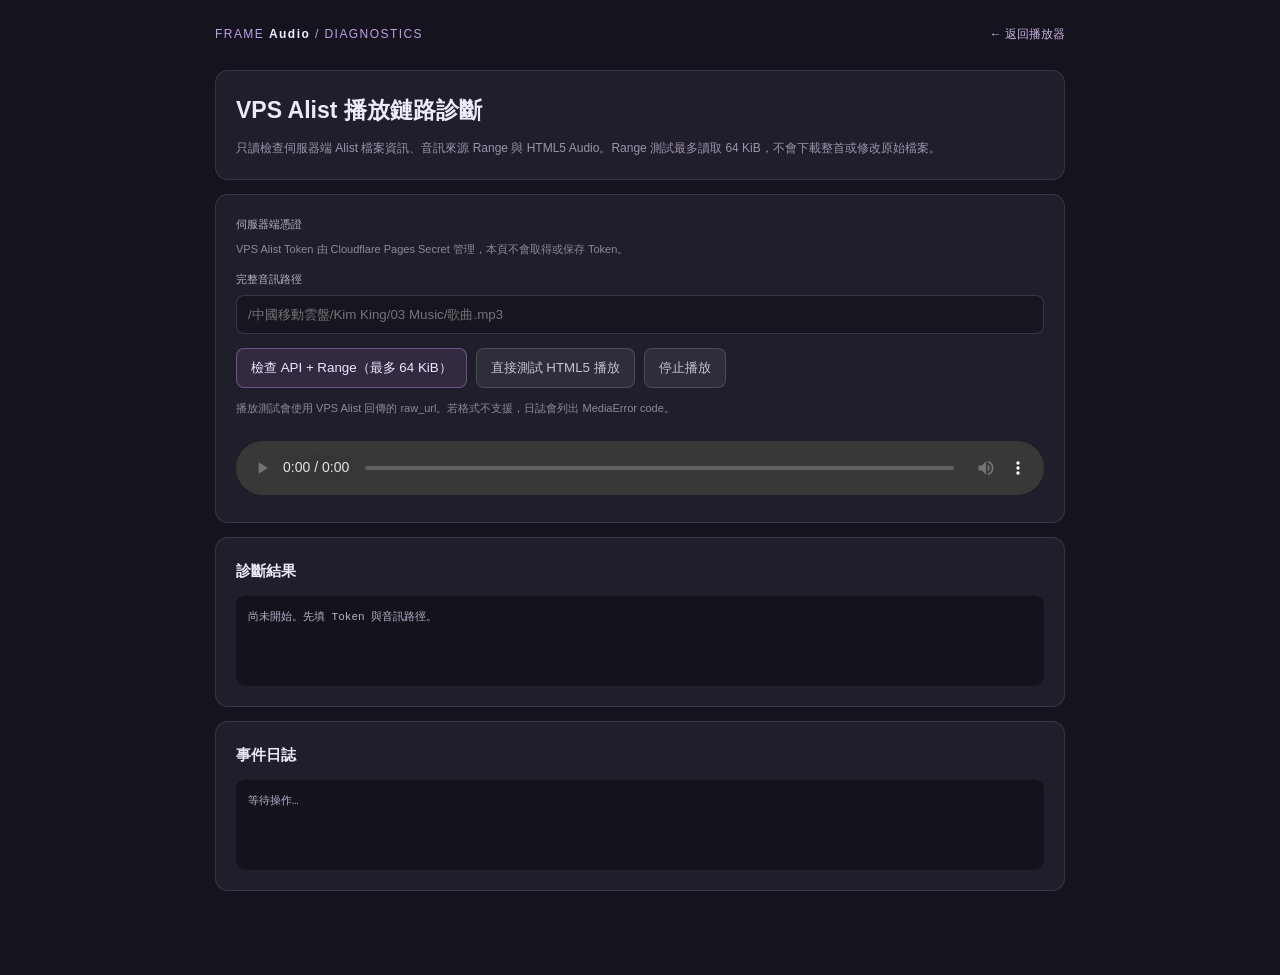
==== pages/playback-diagnostic.html @ 4ae0db9f "Move OpenList and D1/R2 credentials to Pages Secrets" ====
<!doctype html>
<html lang="zh-Hant"><head><meta charset="utf-8"><meta name="viewport" content="width=device-width,initial-scale=1"><meta name="theme-color" content="#15131d"><title>FRAME Audio｜播放診斷</title>
<style>
:root{color-scheme:dark;background:#15131d;color:#eee9f6;font:14px/1.7 -apple-system,BlinkMacSystemFont,"Segoe UI","Noto Sans TC",sans-serif}*{box-sizing:border-box}body{margin:0;padding:24px 16px 70px}.wrap{max-width:850px;margin:auto}.top{display:flex;justify-content:space-between;align-items:center;gap:12px;margin-bottom:26px}.brand{letter-spacing:.12em;font-size:12px;color:#bda0e8}.brand b{color:#f1eaff}.back{color:#c7b3e4;text-decoration:none;font-size:12px}.card{border:1px solid #cbb2ee25;border-radius:13px;background:#211e2b;padding:20px;margin:14px 0}.card h1{font-size:23px;margin:0 0 8px}.sub{color:#9c93aa;font-size:12px}.grid{display:grid;gap:12px}.field{display:grid;gap:6px}.field label{font-size:11px;color:#b9afc8}.field input{width:100%;border:1px solid #c7b3df30;border-radius:8px;padding:11px;background:#171520;color:#f3eff9;font:12px inherit}.actions{display:flex;gap:9px;flex-wrap:wrap;margin-top:14px}button{border:1px solid #b99ae866;border-radius:8px;padding:10px 14px;color:#eee5ff;background:#8c68b52c;cursor:pointer}button.secondary{border-color:#c7b3df33;background:#fff1;color:#c9c1d4}button:disabled{opacity:.5;cursor:wait}.status{white-space:pre-wrap;overflow-wrap:anywhere;background:#14121b;border-radius:9px;padding:12px;color:#b9afc8;font:11px/1.8 ui-monospace,Menlo,monospace;min-height:90px}.log{max-height:420px;overflow:auto}.audio{width:100%;margin-top:12px}.note{font-size:11px;color:#8f879b}.ok{color:#9fd1ac}.warn{color:#e0bd88}.err{color:#eea5a5}
</style></head><body><div class="wrap">
<div class="top"><div class="brand">FRAME <b>Audio</b> / DIAGNOSTICS</div><a class="back" href="/">← 返回播放器</a></div>
<section class="card"><h1>VPS Alist 播放鏈路診斷</h1><div class="sub">只讀檢查伺服器端 Alist 檔案資訊、音訊來源 Range 與 HTML5 Audio。Range 測試最多讀取 64 KiB，不會下載整首或修改原始檔案。</div></section>
<section class="card"><div class="grid">
<div class="field"><label>伺服器端憑證</label><div class="note">VPS Alist Token 由 Cloudflare Pages Secret 管理，本頁不會取得或保存 Token。</div></div>
<div class="field"><label for="path">完整音訊路徑</label><input id="path" placeholder="/中國移動雲盤/Kim King/03 Music/歌曲.mp3"></div>
</div><div class="actions"><button id="probe">檢查 API + Range（最多 64 KiB）</button><button id="play" class="secondary">直接測試 HTML5 播放</button><button id="stop" class="secondary">停止播放</button></div><p class="note">播放測試會使用 VPS Alist 回傳的 raw_url。若格式不支援，日誌會列出 MediaError code。</p><audio id="audio" class="audio" controls preload="metadata"></audio></section>
<section class="card"><h2 style="font-size:15px;margin-top:0">診斷結果</h2><div id="summary" class="status">尚未開始。先填 Token 與音訊路徑。</div></section>
<section class="card"><h2 style="font-size:15px;margin-top:0">事件日誌</h2><div id="log" class="status log">等待操作…</div></section>
</div>
<script>
(()=>{"use strict";
const $=id=>document.getElementById(id),audio=$("audio"),log=$("log"),summary=$("summary");
let rawUrl="",fileInfo=null,timeoutTimer=null;
function say(s,cls=""){const d=document.createElement("div");d.textContent=new Date().toLocaleTimeString()+"  "+s;if(cls)d.className=cls;log.append(d);log.scrollTop=log.scrollHeight}
function result(s,cls=""){summary.textContent=s;summary.className="status "+cls}
function input(){const path=$("path").value.trim();if(!path.startsWith("/"))throw Error("路徑必須以 / 開頭");return {path}}
async function getInfo(){const x=input();say("POST 伺服器端 /api/openlist/get 開始");const c=new AbortController(),t=setTimeout(()=>c.abort(),20000);let r;try{r=await fetch("/api/openlist/get",{method:"POST",credentials:"same-origin",headers:{"Content-Type":"application/json"},body:JSON.stringify({path:x.path}),signal:c.signal})}finally{clearTimeout(t)}say("/api/openlist/get HTTP "+r.status);const p=await r.json();if(!r.ok||Number(p.code)!==200)throw Error("VPS Alist API "+(p.code||r.status)+": "+(p.error||p.message||r.statusText));if(!p.data||!p.data.raw_url)throw Error("回應缺少 data.raw_url");fileInfo=p.data;rawUrl=new URL(p.data.raw_url,location.origin+"/").href;say("檔案資訊取得成功；size="+p.data.size+"；raw_url host="+new URL(rawUrl).host,"ok");return {x,p}}
$("probe").onclick=async()=>{ $("probe").disabled=true;log.textContent="";try{result("檢查中…");const {x}=await getInfo();const size=Number(fileInfo.size||0);if(!size)throw Error("檔案大小為 0");const end=Math.min(65535,size-1);say("GET raw_url Range bytes=0-"+end+"（最多 64 KiB）");const c=new AbortController(),t=setTimeout(()=>c.abort(),25000);let r;try{r=await fetch(rawUrl,{method:"GET",mode:"cors",credentials:"omit",redirect:"follow",headers:{Range:"bytes=0-"+end},signal:c.signal})}finally{clearTimeout(t)}const cr=r.headers.get("content-range")||"(未暴露)",ct=r.headers.get("content-type")||"(未暴露)",cl=r.headers.get("content-length")||"(未暴露)";say("音訊來源 HTTP "+r.status+"；Content-Type="+ct+"；Content-Length="+cl+"；Content-Range="+cr+"；最終 host="+new URL(r.url||rawUrl).host);let bytes=0;if(r.body&&r.status===206){const rd=r.body.getReader();try{while(bytes<65536){const z=await rd.read();if(z.done)break;bytes+=z.value.byteLength}}finally{await rd.cancel().catch(()=>{})}}else if(r.body)await r.body.cancel().catch(()=>{});say("實際讀取 "+bytes+" bytes（已停止串流）",bytes?"ok":"warn");result("API：成功\nHTTP： "+r.status+"\nContent-Type："+ct+"\nContent-Range："+cr+"\n讀取："+bytes+" bytes\n檔案大小："+size+" bytes\n來源主機："+new URL(r.url||rawUrl).host,bytes?"ok":"warn");}catch(e){say("FAIL："+(e.name==="AbortError"?"請求逾時":e.message),"err");result("FAIL："+(e.name==="AbortError"?"請求逾時":e.message),"err")}finally{$("probe").disabled=false}};
$("play").onclick=async()=>{try{await getInfo();audio.pause();audio.removeAttribute("src");audio.load();audio.src=rawUrl;audio.load();say("raw_url 已交給 HTML5 Audio；等待 metadata/canplay/error");result("播放測試中…")}catch(e){say("FAIL："+e.message,"err");result("FAIL："+e.message,"err")}};
$("stop").onclick=()=>{audio.pause();audio.removeAttribute("src");audio.load();say("已停止播放並清除 src")};
audio.addEventListener("loadstart",()=>say("Audio loadstart"));audio.addEventListener("loadedmetadata",()=>say("Audio loadedmetadata：duration="+audio.duration,"ok"));audio.addEventListener("canplay",()=>say("Audio canplay：可開始播放","ok"));audio.addEventListener("playing",()=>say("Audio playing","ok"));audio.addEventListener("stalled",()=>say("Audio stalled：資料供應停滯","warn"));audio.addEventListener("waiting",()=>say("Audio waiting：等待更多資料","warn"));audio.addEventListener("ended",()=>say("Audio ended"));audio.addEventListener("error",()=>{const e=audio.error;const names={1:"MEDIA_ERR_ABORTED",2:"MEDIA_ERR_NETWORK",3:"MEDIA_ERR_DECODE",4:"MEDIA_ERR_SRC_NOT_SUPPORTED"};const msg="Audio error code="+(e?.code||"未知")+" "+(names[e?.code]||"")+"；message="+(e?.message||"瀏覽器未提供");say(msg,"err");result(msg,"err")});
})();
</script></body></html>
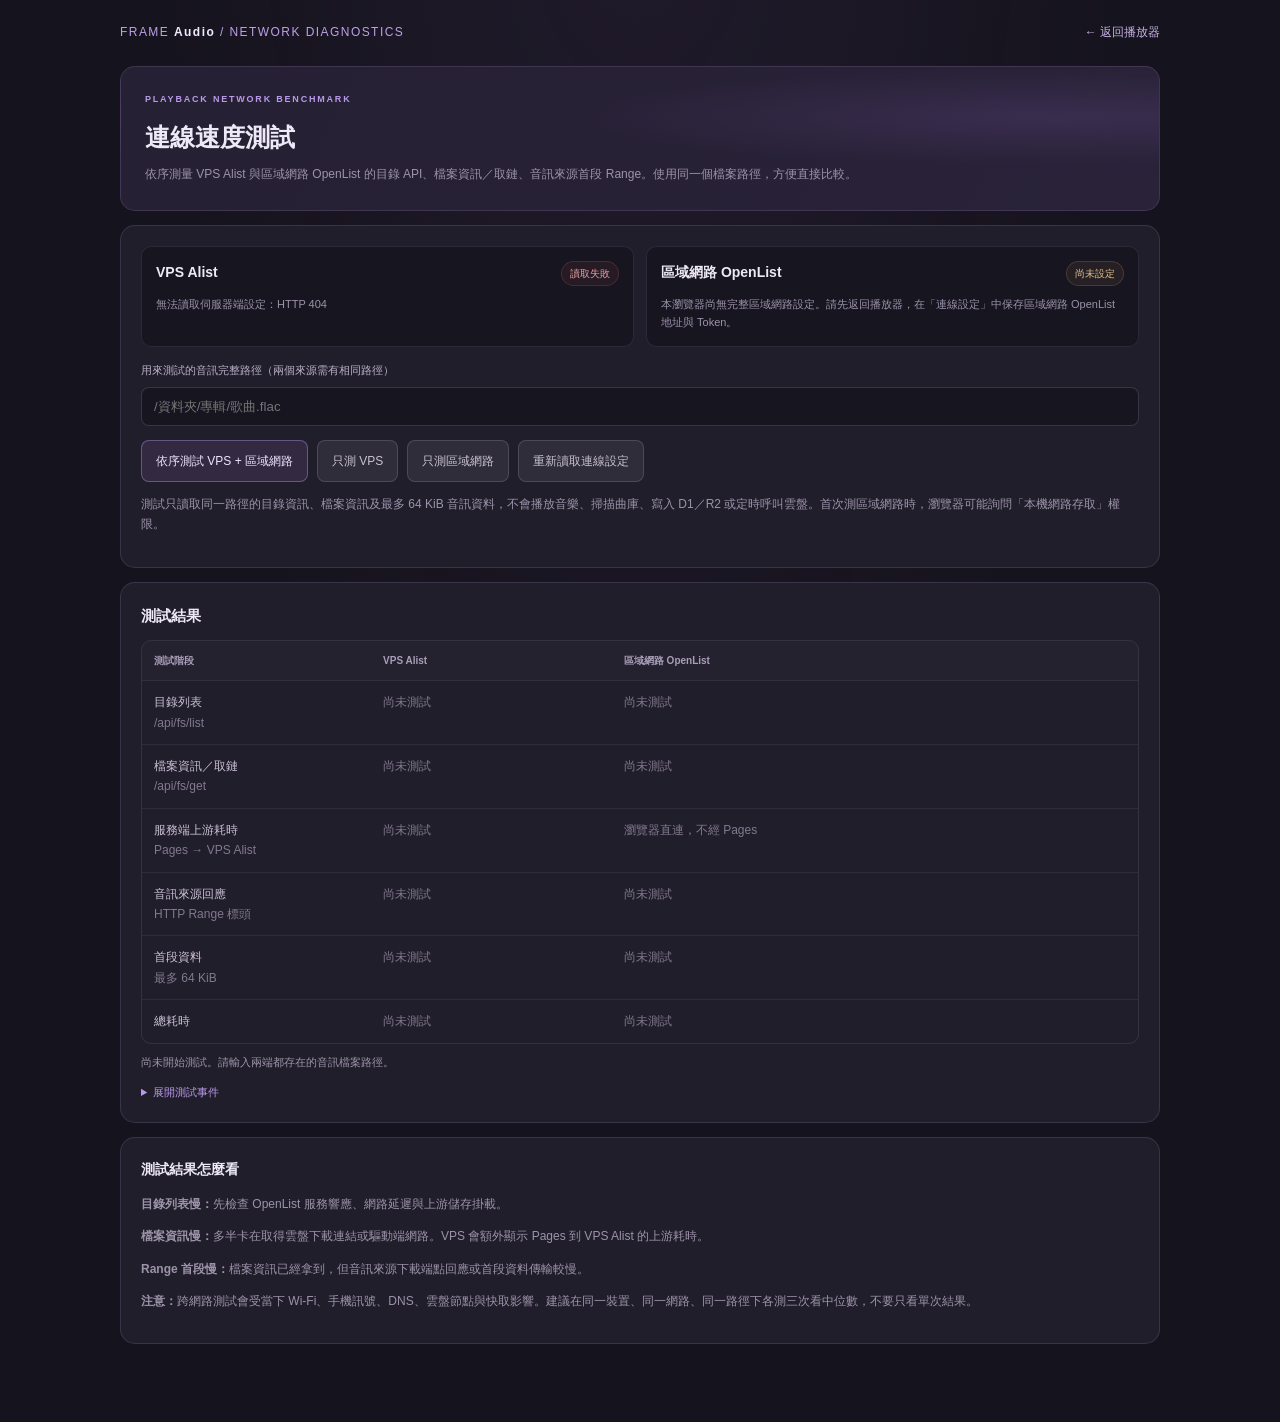
==== commit a886e488: "Add VPS and LAN connection speed test page" ====
--- a/pages/playback-diagnostic.html
+++ b/pages/playback-diagnostic.html
@@ -1,28 +1,367 @@
 <!doctype html>
-<html lang="zh-Hant"><head><meta charset="utf-8"><meta name="viewport" content="width=device-width,initial-scale=1"><meta name="theme-color" content="#15131d"><title>FRAME Audio｜播放診斷</title>
+<html lang="zh-Hant">
+<head>
+<meta charset="utf-8">
+<meta name="viewport" content="width=device-width,initial-scale=1">
+<meta name="theme-color" content="#15131d">
+<title>FRAME Audio｜連線速度測試</title>
 <style>
-:root{color-scheme:dark;background:#15131d;color:#eee9f6;font:14px/1.7 -apple-system,BlinkMacSystemFont,"Segoe UI","Noto Sans TC",sans-serif}*{box-sizing:border-box}body{margin:0;padding:24px 16px 70px}.wrap{max-width:850px;margin:auto}.top{display:flex;justify-content:space-between;align-items:center;gap:12px;margin-bottom:26px}.brand{letter-spacing:.12em;font-size:12px;color:#bda0e8}.brand b{color:#f1eaff}.back{color:#c7b3e4;text-decoration:none;font-size:12px}.card{border:1px solid #cbb2ee25;border-radius:13px;background:#211e2b;padding:20px;margin:14px 0}.card h1{font-size:23px;margin:0 0 8px}.sub{color:#9c93aa;font-size:12px}.grid{display:grid;gap:12px}.field{display:grid;gap:6px}.field label{font-size:11px;color:#b9afc8}.field input{width:100%;border:1px solid #c7b3df30;border-radius:8px;padding:11px;background:#171520;color:#f3eff9;font:12px inherit}.actions{display:flex;gap:9px;flex-wrap:wrap;margin-top:14px}button{border:1px solid #b99ae866;border-radius:8px;padding:10px 14px;color:#eee5ff;background:#8c68b52c;cursor:pointer}button.secondary{border-color:#c7b3df33;background:#fff1;color:#c9c1d4}button:disabled{opacity:.5;cursor:wait}.status{white-space:pre-wrap;overflow-wrap:anywhere;background:#14121b;border-radius:9px;padding:12px;color:#b9afc8;font:11px/1.8 ui-monospace,Menlo,monospace;min-height:90px}.log{max-height:420px;overflow:auto}.audio{width:100%;margin-top:12px}.note{font-size:11px;color:#8f879b}.ok{color:#9fd1ac}.warn{color:#e0bd88}.err{color:#eea5a5}
-</style></head><body><div class="wrap">
-<div class="top"><div class="brand">FRAME <b>Audio</b> / DIAGNOSTICS</div><a class="back" href="/">← 返回播放器</a></div>
-<section class="card"><h1>VPS Alist 播放鏈路診斷</h1><div class="sub">只讀檢查伺服器端 Alist 檔案資訊、音訊來源 Range 與 HTML5 Audio。Range 測試最多讀取 64 KiB，不會下載整首或修改原始檔案。</div></section>
-<section class="card"><div class="grid">
-<div class="field"><label>伺服器端憑證</label><div class="note">VPS Alist Token 由 Cloudflare Pages Secret 管理，本頁不會取得或保存 Token。</div></div>
-<div class="field"><label for="path">完整音訊路徑</label><input id="path" placeholder="/中國移動雲盤/Kim King/03 Music/歌曲.mp3"></div>
-</div><div class="actions"><button id="probe">檢查 API + Range（最多 64 KiB）</button><button id="play" class="secondary">直接測試 HTML5 播放</button><button id="stop" class="secondary">停止播放</button></div><p class="note">播放測試會使用 VPS Alist 回傳的 raw_url。若格式不支援，日誌會列出 MediaError code。</p><audio id="audio" class="audio" controls preload="metadata"></audio></section>
-<section class="card"><h2 style="font-size:15px;margin-top:0">診斷結果</h2><div id="summary" class="status">尚未開始。先填 Token 與音訊路徑。</div></section>
-<section class="card"><h2 style="font-size:15px;margin-top:0">事件日誌</h2><div id="log" class="status log">等待操作…</div></section>
+:root{color-scheme:dark;background:#15131d;color:#eee9f6;font:14px/1.7 -apple-system,BlinkMacSystemFont,"Segoe UI","Noto Sans TC",sans-serif;--line:#cbb2ee25;--muted:#a39bad;--accent:#c5a8ef}
+*{box-sizing:border-box}body{margin:0;padding:22px 16px 64px;background:radial-gradient(ellipse at 50% -20%,#815da51d,transparent 55%),#15131d;color:#eee9f6}
+.wrap{max-width:1040px;margin:auto}.top{display:flex;justify-content:space-between;align-items:center;gap:12px;margin-bottom:24px}
+.brand{letter-spacing:.12em;font-size:12px;color:#bda0e8}.brand b{color:#f1eaff}.back{color:#c7b3e4;text-decoration:none;font-size:12px}
+.hero,.card{border:1px solid var(--line);border-radius:15px;background:#211e2b;padding:20px;margin:14px 0}
+.hero{padding:25px 24px;background:radial-gradient(ellipse at 90% 35%,#805ba833,transparent 36%),linear-gradient(115deg,#252033,#292239)}
+.eyebrow{font-size:9px;letter-spacing:.2em;color:#b99ae8;font-weight:700}.hero h1{margin:8px 0 6px;font-size:25px}.sub,.note{color:#9c93aa;font-size:12px}
+.grid{display:grid;grid-template-columns:repeat(2,minmax(0,1fr));gap:12px}.source{background:#171520;border:1px solid #c7b3df1f;border-radius:10px;padding:14px;min-width:0}
+.source-head{display:flex;align-items:center;justify-content:space-between;gap:10px}.source h2{font-size:14px;margin:0}.tag{font-size:10px;color:#a7c8b0;background:#77bd8c17;border:1px solid #77bd8c30;border-radius:20px;padding:3px 8px}.tag.warn{color:#e1c18e;background:#d4a45914;border-color:#d4a45933}.tag.err{color:#e6a0a0;background:#d46a6a14;border-color:#d46a6a33}
+.field{display:grid;gap:7px;margin:14px 0}.field label{font-size:11px;color:#b9afc8}.field input{width:100%;border:1px solid #c7b3df30;border-radius:8px;padding:11px 12px;background:#171520;color:#f3eff9;font:13px inherit;outline:none}.field input:focus{border-color:#b99ae8aa}
+.actions{display:flex;gap:9px;flex-wrap:wrap;margin-top:14px}.btn{border:1px solid #b99ae866;border-radius:8px;padding:10px 14px;color:#eee5ff;background:#8c68b52c;cursor:pointer;font:inherit;font-size:12px}.btn.secondary{border-color:#c7b3df33;background:#fff1;color:#c9c1d4}.btn:disabled{opacity:.45;cursor:wait}
+.status{margin-top:9px;color:#9c93aa;font-size:11px;overflow-wrap:anywhere}.status strong{color:#ddd3ec;font-weight:500}
+.table-wrap{overflow-x:auto;border:1px solid #c7b3df20;border-radius:10px}table{width:100%;border-collapse:collapse;min-width:600px;font-size:12px}th,td{padding:11px 12px;border-bottom:1px solid #c7b3df17;text-align:left;vertical-align:top}th{font-size:10px;color:#a99db8;background:#ffffff05;font-weight:600}td:first-child{color:#c9bfd5;width:23%}tr:last-child td{border-bottom:0}.value{color:#e9e1f2;font-variant-numeric:tabular-nums}.muted{color:#81798e}.ok{color:#9fd1ac}.warn{color:#e0bd88}.err{color:#eea5a5}
+.console{white-space:pre-wrap;overflow-wrap:anywhere;background:#14121b;border-radius:9px;padding:12px;color:#b9afc8;font:11px/1.8 ui-monospace,Menlo,monospace;min-height:70px;max-height:300px;overflow:auto}
+details{margin-top:12px}summary{cursor:pointer;color:#b99ae8;font-size:11px}
+@media(max-width:680px){body{padding:14px 12px 40px}.grid{grid-template-columns:1fr}.hero{padding:20px}.hero h1{font-size:22px}.top{margin-bottom:16px}.card{padding:15px}}
+</style>
+</head>
+<body>
+<div class="wrap">
+  <div class="top"><div class="brand">FRAME <b>Audio</b> / NETWORK DIAGNOSTICS</div><a class="back" href="/">← 返回播放器</a></div>
+  <section class="hero">
+    <div class="eyebrow">PLAYBACK NETWORK BENCHMARK</div>
+    <h1>連線速度測試</h1>
+    <div class="sub">依序測量 VPS Alist 與區域網路 OpenList 的目錄 API、檔案資訊／取鏈、音訊來源首段 Range。使用同一個檔案路徑，方便直接比較。</div>
+  </section>
+
+  <section class="card">
+    <div class="grid">
+      <div class="source">
+        <div class="source-head"><h2>VPS Alist</h2><span class="tag" id="vps-status">讀取設定中</span></div>
+        <div class="status" id="vps-detail">Token 由 Cloudflare Pages Secret 管理，本頁不會取得 Token。</div>
+      </div>
+      <div class="source">
+        <div class="source-head"><h2>區域網路 OpenList</h2><span class="tag warn" id="lan-status">讀取設定中</span></div>
+        <div class="status" id="lan-detail">使用目前瀏覽器已保存的區域網路連線資料；Token 不會顯示。</div>
+      </div>
+    </div>
+    <div class="field">
+      <label for="path">用來測試的音訊完整路徑（兩個來源需有相同路徑）</label>
+      <input id="path" autocomplete="off" spellcheck="false" placeholder="/資料夾/專輯/歌曲.flac">
+    </div>
+    <div class="actions">
+      <button class="btn" id="run-both">依序測試 VPS + 區域網路</button>
+      <button class="btn secondary" id="run-vps">只測 VPS</button>
+      <button class="btn secondary" id="run-lan">只測區域網路</button>
+      <button class="btn secondary" id="refresh-config">重新讀取連線設定</button>
+    </div>
+    <p class="note">測試只讀取同一路徑的目錄資訊、檔案資訊及最多 64 KiB 音訊資料，不會播放音樂、掃描曲庫、寫入 D1／R2 或定時呼叫雲盤。首次測區域網路時，瀏覽器可能詢問「本機網路存取」權限。</p>
+  </section>
+
+  <section class="card">
+    <h2 style="font-size:15px;margin:0 0 12px">測試結果</h2>
+    <div class="table-wrap">
+      <table>
+        <thead><tr><th>測試階段</th><th>VPS Alist</th><th>區域網路 OpenList</th></tr></thead>
+        <tbody>
+          <tr><td>目錄列表<br><span class="muted">/api/fs/list</span></td><td id="vps-list" class="muted">尚未測試</td><td id="lan-list" class="muted">尚未測試</td></tr>
+          <tr><td>檔案資訊／取鏈<br><span class="muted">/api/fs/get</span></td><td id="vps-info" class="muted">尚未測試</td><td id="lan-info" class="muted">尚未測試</td></tr>
+          <tr><td>服務端上游耗時<br><span class="muted">Pages → VPS Alist</span></td><td id="vps-upstream" class="muted">尚未測試</td><td id="lan-upstream" class="muted">瀏覽器直連，不經 Pages</td></tr>
+          <tr><td>音訊來源回應<br><span class="muted">HTTP Range 標頭</span></td><td id="vps-range-header" class="muted">尚未測試</td><td id="lan-range-header" class="muted">尚未測試</td></tr>
+          <tr><td>首段資料<br><span class="muted">最多 64 KiB</span></td><td id="vps-range-data" class="muted">尚未測試</td><td id="lan-range-data" class="muted">尚未測試</td></tr>
+          <tr><td>總耗時</td><td id="vps-total" class="muted">尚未測試</td><td id="lan-total" class="muted">尚未測試</td></tr>
+        </tbody>
+      </table>
+    </div>
+    <div class="status" id="summary">尚未開始測試。請輸入兩端都存在的音訊檔案路徑。</div>
+    <details><summary>展開測試事件</summary><div id="log" class="console">等待操作……</div></details>
+  </section>
+
+  <section class="card">
+    <h2 style="font-size:14px;margin:0 0 8px">測試結果怎麼看</h2>
+    <div class="note">
+      <p><strong>目錄列表慢：</strong>先檢查 OpenList 服務響應、網路延遲與上游儲存掛載。</p>
+      <p><strong>檔案資訊慢：</strong>多半卡在取得雲盤下載連結或驅動端網路。VPS 會額外顯示 Pages 到 VPS Alist 的上游耗時。</p>
+      <p><strong>Range 首段慢：</strong>檔案資訊已經拿到，但音訊來源下載端點回應或首段資料傳輸較慢。</p>
+      <p><strong>注意：</strong>跨網路測試會受當下 Wi-Fi、手機訊號、DNS、雲盤節點與快取影響。建議在同一裝置、同一網路、同一路徑下各測三次看中位數，不要只看單次結果。</p>
+    </div>
+  </section>
 </div>
-<script>
-(()=>{"use strict";
-const $=id=>document.getElementById(id),audio=$("audio"),log=$("log"),summary=$("summary");
-let rawUrl="",fileInfo=null,timeoutTimer=null;
-function say(s,cls=""){const d=document.createElement("div");d.textContent=new Date().toLocaleTimeString()+"  "+s;if(cls)d.className=cls;log.append(d);log.scrollTop=log.scrollHeight}
-function result(s,cls=""){summary.textContent=s;summary.className="status "+cls}
-function input(){const path=$("path").value.trim();if(!path.startsWith("/"))throw Error("路徑必須以 / 開頭");return {path}}
-async function getInfo(){const x=input();say("POST 伺服器端 /api/openlist/get 開始");const c=new AbortController(),t=setTimeout(()=>c.abort(),20000);let r;try{r=await fetch("/api/openlist/get",{method:"POST",credentials:"same-origin",headers:{"Content-Type":"application/json"},body:JSON.stringify({path:x.path}),signal:c.signal})}finally{clearTimeout(t)}say("/api/openlist/get HTTP "+r.status);const p=await r.json();if(!r.ok||Number(p.code)!==200)throw Error("VPS Alist API "+(p.code||r.status)+": "+(p.error||p.message||r.statusText));if(!p.data||!p.data.raw_url)throw Error("回應缺少 data.raw_url");fileInfo=p.data;rawUrl=new URL(p.data.raw_url,location.origin+"/").href;say("檔案資訊取得成功；size="+p.data.size+"；raw_url host="+new URL(rawUrl).host,"ok");return {x,p}}
-$("probe").onclick=async()=>{ $("probe").disabled=true;log.textContent="";try{result("檢查中…");const {x}=await getInfo();const size=Number(fileInfo.size||0);if(!size)throw Error("檔案大小為 0");const end=Math.min(65535,size-1);say("GET raw_url Range bytes=0-"+end+"（最多 64 KiB）");const c=new AbortController(),t=setTimeout(()=>c.abort(),25000);let r;try{r=await fetch(rawUrl,{method:"GET",mode:"cors",credentials:"omit",redirect:"follow",headers:{Range:"bytes=0-"+end},signal:c.signal})}finally{clearTimeout(t)}const cr=r.headers.get("content-range")||"(未暴露)",ct=r.headers.get("content-type")||"(未暴露)",cl=r.headers.get("content-length")||"(未暴露)";say("音訊來源 HTTP "+r.status+"；Content-Type="+ct+"；Content-Length="+cl+"；Content-Range="+cr+"；最終 host="+new URL(r.url||rawUrl).host);let bytes=0;if(r.body&&r.status===206){const rd=r.body.getReader();try{while(bytes<65536){const z=await rd.read();if(z.done)break;bytes+=z.value.byteLength}}finally{await rd.cancel().catch(()=>{})}}else if(r.body)await r.body.cancel().catch(()=>{});say("實際讀取 "+bytes+" bytes（已停止串流）",bytes?"ok":"warn");result("API：成功\nHTTP： "+r.status+"\nContent-Type："+ct+"\nContent-Range："+cr+"\n讀取："+bytes+" bytes\n檔案大小："+size+" bytes\n來源主機："+new URL(r.url||rawUrl).host,bytes?"ok":"warn");}catch(e){say("FAIL："+(e.name==="AbortError"?"請求逾時":e.message),"err");result("FAIL："+(e.name==="AbortError"?"請求逾時":e.message),"err")}finally{$("probe").disabled=false}};
-$("play").onclick=async()=>{try{await getInfo();audio.pause();audio.removeAttribute("src");audio.load();audio.src=rawUrl;audio.load();say("raw_url 已交給 HTML5 Audio；等待 metadata/canplay/error");result("播放測試中…")}catch(e){say("FAIL："+e.message,"err");result("FAIL："+e.message,"err")}};
-$("stop").onclick=()=>{audio.pause();audio.removeAttribute("src");audio.load();say("已停止播放並清除 src")};
-audio.addEventListener("loadstart",()=>say("Audio loadstart"));audio.addEventListener("loadedmetadata",()=>say("Audio loadedmetadata：duration="+audio.duration,"ok"));audio.addEventListener("canplay",()=>say("Audio canplay：可開始播放","ok"));audio.addEventListener("playing",()=>say("Audio playing","ok"));audio.addEventListener("stalled",()=>say("Audio stalled：資料供應停滯","warn"));audio.addEventListener("waiting",()=>say("Audio waiting：等待更多資料","warn"));audio.addEventListener("ended",()=>say("Audio ended"));audio.addEventListener("error",()=>{const e=audio.error;const names={1:"MEDIA_ERR_ABORTED",2:"MEDIA_ERR_NETWORK",3:"MEDIA_ERR_DECODE",4:"MEDIA_ERR_SRC_NOT_SUPPORTED"};const msg="Audio error code="+(e?.code||"未知")+" "+(names[e?.code]||"")+"；message="+(e?.message||"瀏覽器未提供");say(msg,"err");result(msg,"err")});
+<script type="module">
+import {
+  configureOpenListConnection,
+  listOpenListDirectory,
+  getOpenListFileInfo,
+  openListNetworkFetchOptions
+} from "./assets/js/openlist-client.js?v=20261112-connection-speed1";
+
+(() => {
+  "use strict";
+  const $ = id => document.getElementById(id);
+  const LOCAL_PROFILE_KEY = "frame-audio-local-openlist-profile-v1";
+  const state = { profiles: null, local: { baseUrl: "", token: "" }, running: false };
+  const labels = { vps: "VPS Alist", lan: "區域網路 OpenList" };
+  const setCell = (id, value, tone = "") => {
+    const node = $(id);
+    node.textContent = value;
+    node.className = "value " + tone;
+  };
+  const fmtMs = value => Number.isFinite(value) ? Math.round(value) + " ms" : "—";
+  const say = (message, tone = "") => {
+    const node = document.createElement("div");
+    node.textContent = new Date().toLocaleTimeString() + "  " + message;
+    if (tone) node.className = tone;
+    $("log").append(node);
+    $("log").scrollTop = $("log").scrollHeight;
+  };
+  const setStatus = (id, text, tone = "") => {
+    const node = $(id);
+    node.textContent = text;
+    node.className = "tag " + tone;
+  };
+  function readLocalProfile() {
+    try {
+      const value = JSON.parse(localStorage.getItem(LOCAL_PROFILE_KEY) || "{}");
+      return { baseUrl: String(value.baseUrl || ""), token: String(value.token || "") };
+    } catch {
+      return { baseUrl: "", token: "" };
+    }
+  }
+  async function refreshSettings() {
+    setStatus("vps-status", "讀取中");
+    setStatus("lan-status", "讀取中", "warn");
+    const [serverResult] = await Promise.allSettled([
+      fetch("/api/settings/connections", { credentials: "same-origin" })
+        .then(async response => {
+          const data = await response.json().catch(() => ({}));
+          if (!response.ok || !data.ok) throw new Error(data.error || ("HTTP " + response.status));
+          return data.profiles || {};
+        })
+    ]);
+    if (serverResult.status === "fulfilled") {
+      state.profiles = serverResult.value;
+      const vps = state.profiles.vps || {};
+      setStatus("vps-status", vps.configured ? "已就緒" : "未設定", vps.configured ? "" : "warn");
+      $("vps-detail").textContent = vps.configured
+        ? "伺服器端已配置：" + (vps.baseUrl || "API URL 未提供") + "。Token 不會傳到瀏覽器。"
+        : "尚未讀取到完整 VPS 設定。請確認 Pages Preview 環境有 VPS URL Variable 與 Token Secret。";
+    } else {
+      state.profiles = {};
+      setStatus("vps-status", "讀取失敗", "err");
+      $("vps-detail").textContent = "無法讀取伺服器端設定：" + (serverResult.reason?.message || serverResult.reason);
+    }
+    state.local = readLocalProfile();
+    const lanReady = Boolean(state.local.baseUrl && state.local.token);
+    setStatus("lan-status", lanReady ? "已保存連線" : "尚未設定", lanReady ? "" : "warn");
+    $("lan-detail").textContent = lanReady
+      ? "已保存地址：" + state.local.baseUrl + "；本機 Token 已存在（不顯示明文）。"
+      : "本瀏覽器尚無完整區域網路設定。請先返回播放器，在「連線設定」中保存區域網路 OpenList 地址與 Token。";
+  }
+  function getTestPath() {
+    const path = $("path").value.trim();
+    if (!path.startsWith("/") || path.length > 4096 || path.includes("\0")) {
+      throw new Error("請輸入以 / 開頭的音訊完整路徑。");
+    }
+    return path;
+  }
+  function parentPath(path) {
+    const index = path.lastIndexOf("/");
+    return index <= 0 ? "/" : path.slice(0, index);
+  }
+  function sourceConfig(provider) {
+    if (provider === "vps") {
+      const profile = state.profiles?.vps || {};
+      if (!profile.configured || !profile.baseUrl) throw new Error("VPS Alist 尚未就緒，請確認 Preview 環境的 VPS Variable 與 Secret。");
+      return { provider: "vps", baseUrl: profile.baseUrl, token: "" };
+    }
+    if (!state.local.baseUrl || !state.local.token) throw new Error("區域網路 OpenList 尚未設定。請先在播放器連線設定保存目前版本所使用的 API Token。");
+    return { provider: "local", baseUrl: state.local.baseUrl, token: state.local.token };
+  }
+  async function rangeProbe(rawUrl) {
+    const controller = new AbortController();
+    const timeout = setTimeout(() => controller.abort(), 25000);
+    const startedAt = performance.now();
+    let response;
+    try {
+      response = await fetch(rawUrl, {
+        method: "GET",
+        mode: "cors",
+        credentials: "omit",
+        redirect: "follow",
+        headers: { Range: "bytes=0-65535" },
+        signal: controller.signal,
+        ...openListNetworkFetchOptions(rawUrl)
+      });
+    } catch (error) {
+      if (error.name === "AbortError") throw new Error("音訊 Range 請求逾時（25 秒）。");
+      throw new Error("音訊來源無法由瀏覽器讀取，可能是 CORS、Local Network Access 或來源網路問題：" + error.message);
+    } finally {
+      clearTimeout(timeout);
+    }
+    const headerMs = performance.now() - startedAt;
+    const finalHost = (() => { try { return new URL(response.url || rawUrl).host; } catch { return "未知"; } })();
+    const contentRange = response.headers.get("content-range") || "未暴露";
+    if (response.status !== 206) {
+      try { await response.body?.cancel(); } catch {}
+      return { status: response.status, headerMs, firstByteMs: NaN, readMs: NaN, bytes: 0, finalHost, contentRange };
+    }
+    let bytes = 0;
+    let firstByteMs = NaN;
+    const reader = response.body?.getReader();
+    if (reader) {
+      try {
+        while (bytes < 65536) {
+          const part = await reader.read();
+          if (part.done) break;
+          if (part.value?.byteLength) {
+            if (!Number.isFinite(firstByteMs)) firstByteMs = performance.now() - startedAt;
+            bytes += Math.min(part.value.byteLength, 65536 - bytes);
+          }
+        }
+      } finally {
+        try { await reader.cancel(); } catch {}
+        try { reader.releaseLock(); } catch {}
+      }
+    }
+    return {
+      status: response.status,
+      headerMs,
+      firstByteMs,
+      readMs: performance.now() - startedAt,
+      bytes,
+      finalHost,
+      contentRange
+    };
+  }
+  function resetCells(provider) {
+    const p = provider === "vps" ? "vps" : "lan";
+    for (const key of ["list", "info", "upstream", "range-header", "range-data", "total"]) {
+      setCell(p + "-" + key, "測試中…", "muted");
+    }
+  }
+  async function runProvider(provider) {
+    const startedAt = performance.now();
+    const config = sourceConfig(provider);
+    configureOpenListConnection(config);
+    const path = getTestPath();
+    const folder = parentPath(path);
+    const p = provider === "vps" ? "vps" : "lan";
+    const title = labels[provider === "vps" ? "vps" : "lan"];
+    resetCells(provider);
+    say(title + "：開始測試，目錄 " + folder);
+    const result = { provider, listMs: NaN, infoMs: NaN, upstreamMs: NaN, rangeHeaderMs: NaN, firstByteMs: NaN, rangeReadMs: NaN, bytes: 0, totalMs: NaN, errors: [] };
+
+    const listStarted = performance.now();
+    try {
+      const listing = await listOpenListDirectory({ baseUrl: config.baseUrl, path: folder, page: 1, perPage: 5 });
+      result.listMs = performance.now() - listStarted;
+      setCell(p + "-list", fmtMs(result.listMs) + " · " + listing.items.length + " 項目", "ok");
+      say(title + "：目錄列表 " + fmtMs(result.listMs), "ok");
+    } catch (error) {
+      result.errors.push("目錄列表：" + error.message);
+      setCell(p + "-list", "失敗：" + error.message, "err");
+      say(title + "：目錄列表失敗：" + error.message, "err");
+    }
+
+    let info = null;
+    const infoStarted = performance.now();
+    let serverTiming = "";
+    let serverInfoTiming = null;
+    try {
+      info = await getOpenListFileInfo({
+        baseUrl: config.baseUrl,
+        path,
+        timeoutMs: 55000,
+        onTiming: timing => { serverTiming = timing.serverTiming || ""; serverInfoTiming = timing; }
+      });
+      result.infoMs = performance.now() - infoStarted;
+      if (!info.raw_url) throw new Error("API 沒有回傳 raw_url。");
+      const size = Number(info.size || 0);
+      setCell(p + "-info", fmtMs(result.infoMs) + " · " + (size ? (size / 1048576).toFixed(1) + " MiB" : "大小未知"), "ok");
+      const timingMatch = serverTiming.match(/openlist_upstream;dur=([\d.]+)/);
+      if (timingMatch) result.upstreamMs = Number(timingMatch[1]);
+      setCell(p + "-upstream", Number.isFinite(result.upstreamMs)
+        ? fmtMs(result.upstreamMs) + " · 上游 API"
+        : (provider === "vps" ? "未取得 Server-Timing" : "瀏覽器直連，不經 Pages"), Number.isFinite(result.upstreamMs) ? "ok" : "muted");
+      say(title + "：檔案資訊 " + fmtMs(result.infoMs) +
+        (Number.isFinite(result.upstreamMs) ? "；Pages 上游 " + fmtMs(result.upstreamMs) : "") +
+        (serverInfoTiming?.status ? "；HTTP " + serverInfoTiming.status : ""), "ok");
+    } catch (error) {
+      result.errors.push("檔案資訊：" + error.message);
+      setCell(p + "-info", "失敗：" + error.message, "err");
+      setCell(p + "-upstream", "未取得", "muted");
+      say(title + "：檔案資訊失敗：" + error.message, "err");
+    }
+
+    if (info?.raw_url) {
+      try {
+        const range = await rangeProbe(info.raw_url);
+        result.rangeHeaderMs = range.headerMs;
+        result.firstByteMs = range.firstByteMs;
+        result.rangeReadMs = range.readMs;
+        result.bytes = range.bytes;
+        setCell(p + "-range-header", "HTTP " + range.status + " · " + fmtMs(range.headerMs) + " · " + range.finalHost,
+          range.status === 206 ? "ok" : "warn");
+        if (range.status === 206 && range.bytes > 0) {
+          setCell(p + "-range-data", fmtMs(range.firstByteMs) + " 首段 · " + fmtMs(range.readMs) + " 讀取 " + range.bytes.toLocaleString() + " B", "ok");
+        } else {
+          setCell(p + "-range-data", "Range 未通過 · " + range.contentRange, "warn");
+          result.errors.push("音訊來源 Range 未回傳有效的 206 資料。");
+        }
+        say(title + "：音訊來源 HTTP " + range.status + "；首段 " +
+          (Number.isFinite(range.firstByteMs) ? fmtMs(range.firstByteMs) : "未取得") +
+          "；讀取 " + range.bytes + " bytes", range.status === 206 && range.bytes ? "ok" : "warn");
+      } catch (error) {
+        result.errors.push("Range：" + error.message);
+        setCell(p + "-range-header", "失敗：" + error.message, "err");
+        setCell(p + "-range-data", "未讀取", "muted");
+        say(title + "：Range 失敗：" + error.message, "err");
+      }
+    } else {
+      setCell(p + "-range-header", "略過：未取得 raw_url", "muted");
+      setCell(p + "-range-data", "略過", "muted");
+    }
+
+    result.totalMs = performance.now() - startedAt;
+    setCell(p + "-total", fmtMs(result.totalMs) + (result.errors.length ? " · " + result.errors.length + " 項問題" : " · 完成"), result.errors.length ? "warn" : "ok");
+    say(title + "：測試結束，總耗時 " + fmtMs(result.totalMs), result.errors.length ? "warn" : "ok");
+    return result;
+  }
+  async function withButtons(callback) {
+    if (state.running) return;
+    state.running = true;
+    for (const id of ["run-both", "run-vps", "run-lan", "refresh-config"]) $(id).disabled = true;
+    try { await callback(); }
+    catch (error) {
+      $("summary").textContent = error.message || String(error);
+      say("測試中止：" + (error.message || error), "err");
+    } finally {
+      state.running = false;
+      for (const id of ["run-both", "run-vps", "run-lan", "refresh-config"]) $(id).disabled = false;
+    }
+  }
+  $("run-vps").addEventListener("click", () => withButtons(async () => {
+    $("summary").textContent = "VPS Alist 測試中……";
+    const result = await runProvider("vps");
+    $("summary").textContent = "VPS Alist：" + (result.errors.length ? "測試完成，但有 " + result.errors.length + " 項問題。" : "各階段測試完成。");
+  }));
+  $("run-lan").addEventListener("click", () => withButtons(async () => {
+    $("summary").textContent = "區域網路 OpenList 測試中……首次可能觸發瀏覽器本機網路權限詢問。";
+    const result = await runProvider("lan");
+    $("summary").textContent = "區域網路 OpenList：" + (result.errors.length ? "測試完成，但有 " + result.errors.length + " 項問題。" : "各階段測試完成。");
+  }));
+  $("run-both").addEventListener("click", () => withButtons(async () => {
+    $("summary").textContent = "依序測試 VPS Alist 與區域網路 OpenList。";
+    const vps = await runProvider("vps");
+    await new Promise(resolve => setTimeout(resolve, 500));
+    const lan = await runProvider("lan");
+    const diff = Number.isFinite(vps.totalMs) && Number.isFinite(lan.totalMs)
+      ? "總耗時差：" + fmtMs(Math.abs(vps.totalMs - lan.totalMs)) + "（" + (vps.totalMs < lan.totalMs ? "VPS 較快" : "區域網路較快") + "）。"
+      : "";
+    $("summary").textContent = "兩端測試結束。VPS 問題 " + vps.errors.length + " 項；區域網路問題 " + lan.errors.length + " 項。" + diff + " 建議相同網路下重複測試三次再比較。";
+  }));
+  $("refresh-config").addEventListener("click", () => withButtons(refreshSettings));
+  refreshSettings().catch(error => say("設定讀取失敗：" + error.message, "err"));
 })();
-</script></body></html>+</script>
+</body>
+</html>
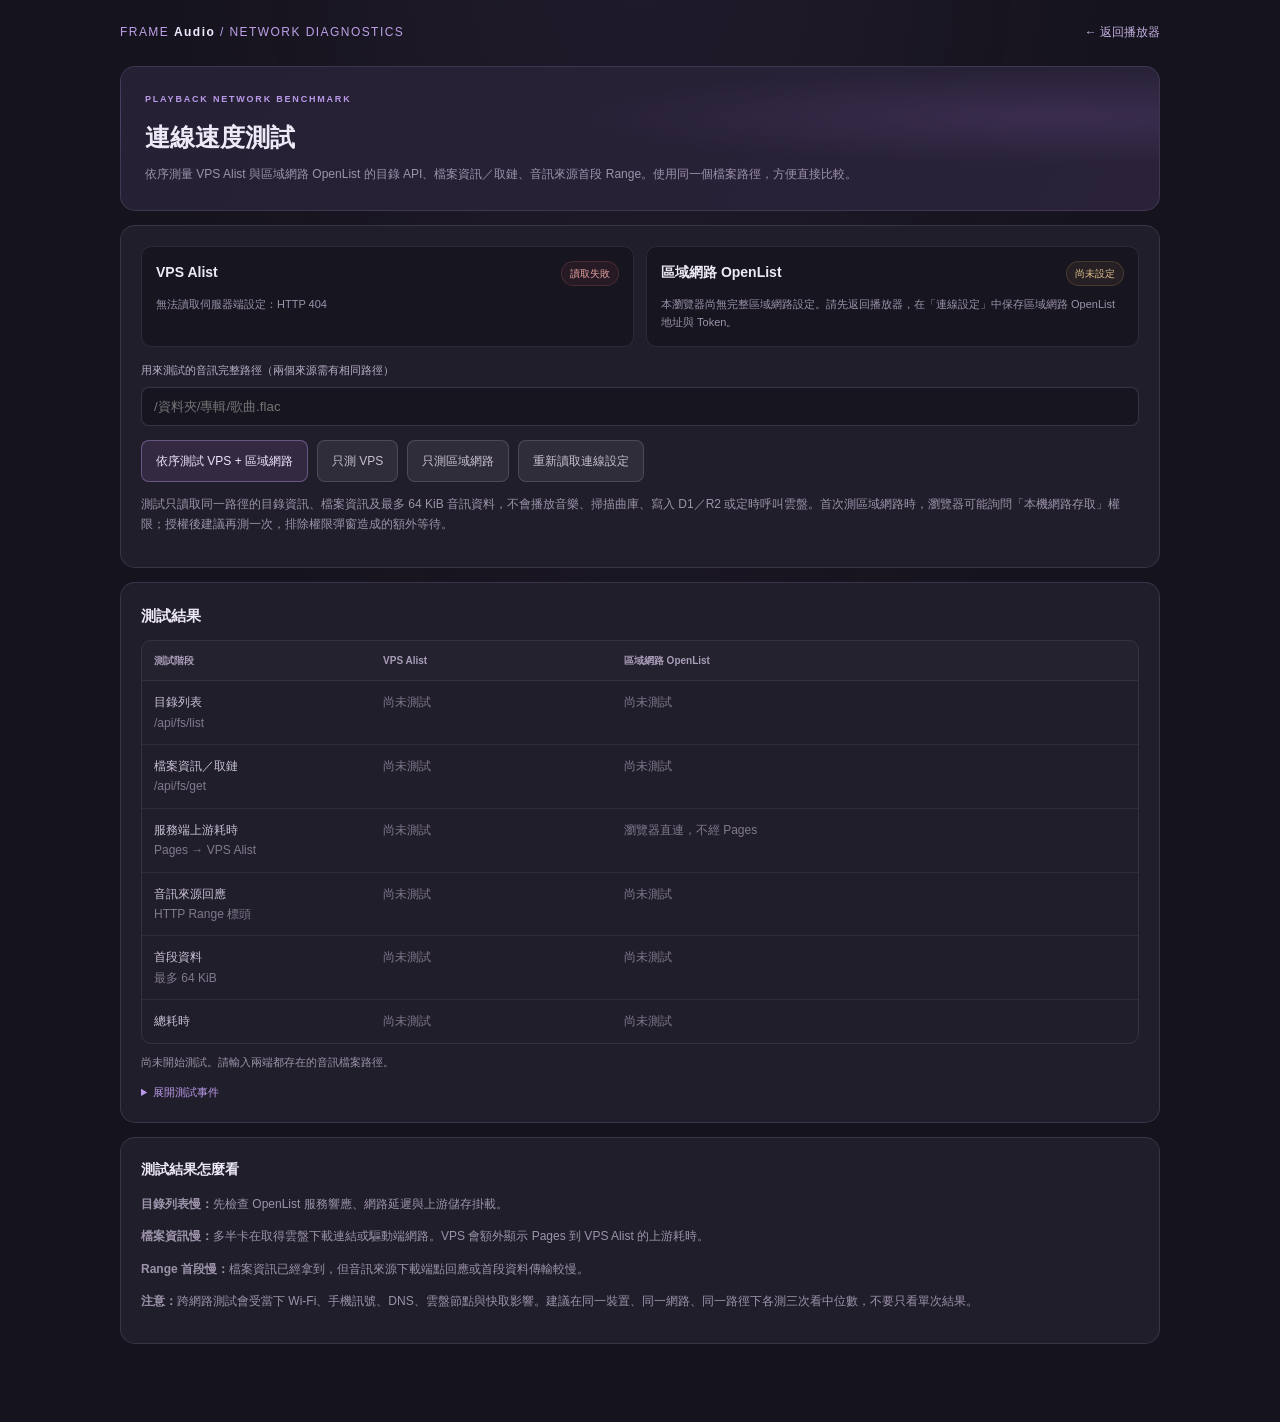
==== commit 916b9e05: "Handle unavailable providers in connection tests" ====
--- a/pages/playback-diagnostic.html
+++ b/pages/playback-diagnostic.html
@@ -54,7 +54,7 @@
       <button class="btn secondary" id="run-lan">只測區域網路</button>
       <button class="btn secondary" id="refresh-config">重新讀取連線設定</button>
     </div>
-    <p class="note">測試只讀取同一路徑的目錄資訊、檔案資訊及最多 64 KiB 音訊資料，不會播放音樂、掃描曲庫、寫入 D1／R2 或定時呼叫雲盤。首次測區域網路時，瀏覽器可能詢問「本機網路存取」權限。</p>
+    <p class="note">測試只讀取同一路徑的目錄資訊、檔案資訊及最多 64 KiB 音訊資料，不會播放音樂、掃描曲庫、寫入 D1／R2 或定時呼叫雲盤。首次測區域網路時，瀏覽器可能詢問「本機網路存取」權限；授權後建議再測一次，排除權限彈窗造成的額外等待。</p>
   </section>
 
   <section class="card">
@@ -240,8 +240,6 @@
   }
   async function runProvider(provider) {
     const startedAt = performance.now();
-    const config = sourceConfig(provider);
-    configureOpenListConnection(config);
     const path = getTestPath();
     const folder = parentPath(path);
     const p = provider === "vps" ? "vps" : "lan";
@@ -249,6 +247,20 @@
     resetCells(provider);
     say(title + "：開始測試，目錄 " + folder);
     const result = { provider, listMs: NaN, infoMs: NaN, upstreamMs: NaN, rangeHeaderMs: NaN, firstByteMs: NaN, rangeReadMs: NaN, bytes: 0, totalMs: NaN, errors: [] };
+    let config;
+    try {
+      config = sourceConfig(provider);
+      configureOpenListConnection(config);
+    } catch (error) {
+      result.errors.push(error.message || String(error));
+      for (const key of ["list", "info", "upstream", "range-header", "range-data"]) {
+        setCell(p + "-" + key, "未就緒：" + (error.message || error), "err");
+      }
+      result.totalMs = performance.now() - startedAt;
+      setCell(p + "-total", "未執行", "err");
+      say(title + "：無法開始：" + (error.message || error), "err");
+      return result;
+    }
 
     const listStarted = performance.now();
     try {
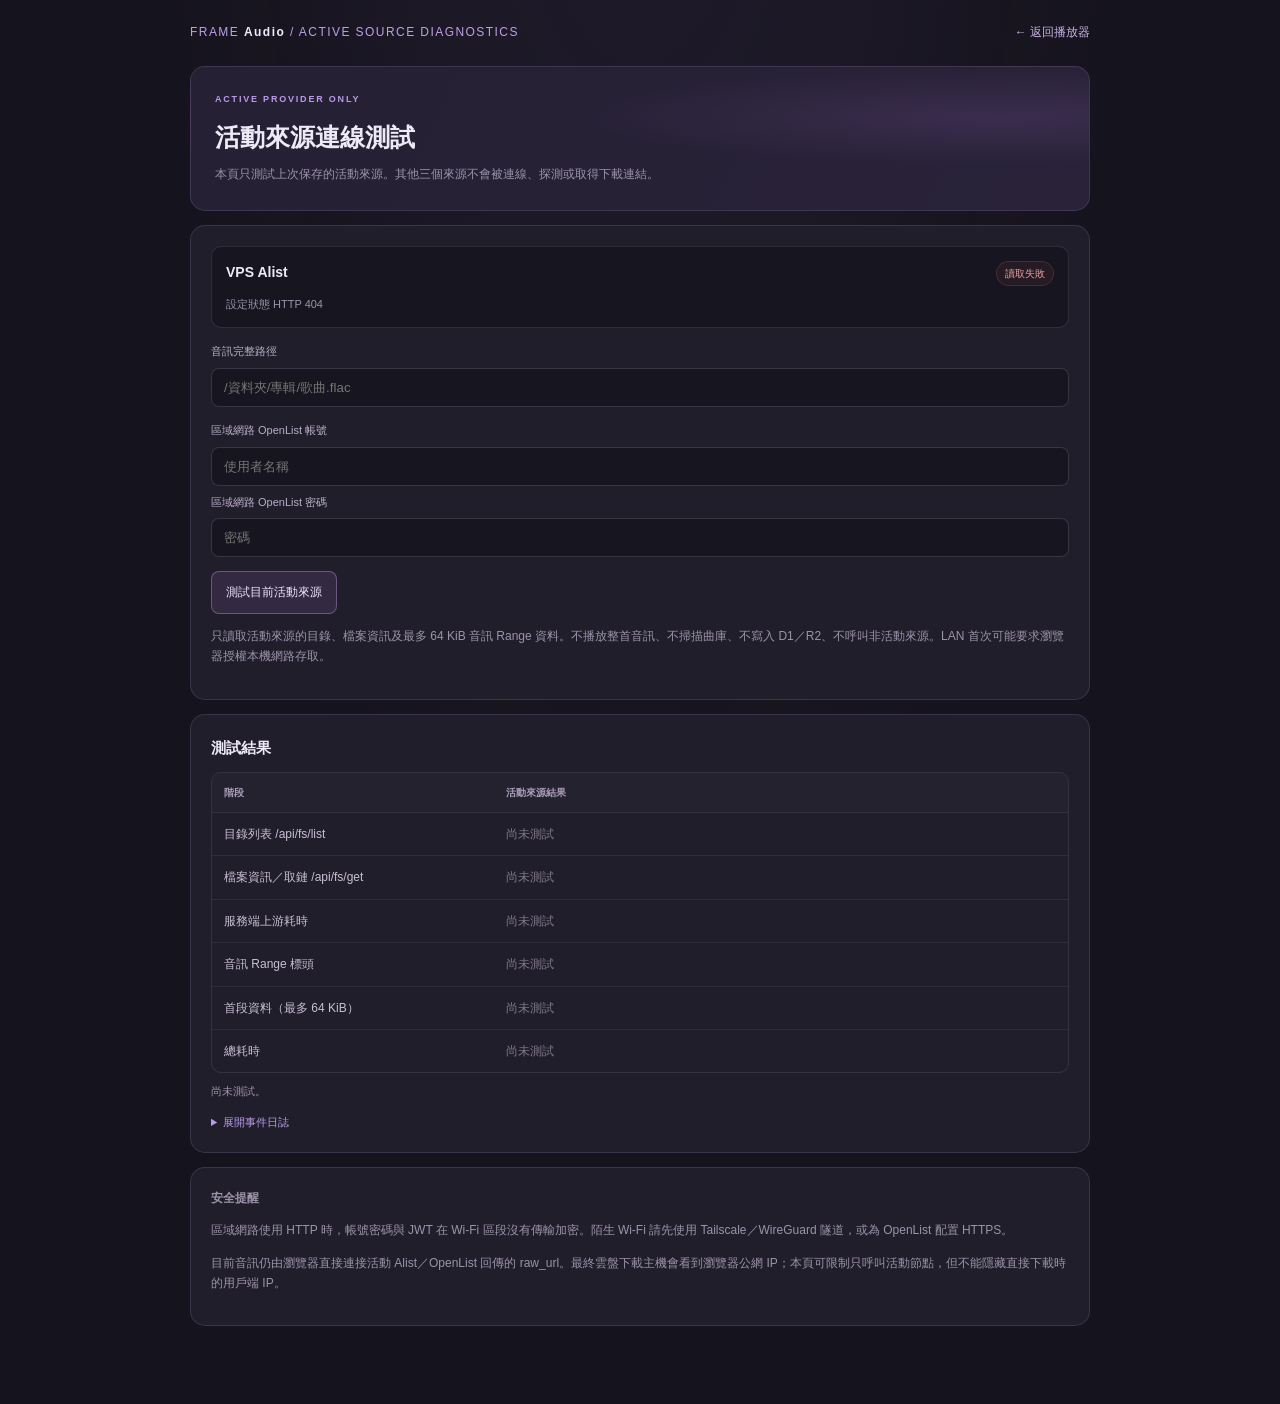
==== commit fb5156c4: "Add K40 source and isolate active provider sessions" ====
--- a/pages/playback-diagnostic.html
+++ b/pages/playback-diagnostic.html
@@ -1,379 +1,123 @@
 <!doctype html>
-<html lang="zh-Hant">
-<head>
-<meta charset="utf-8">
-<meta name="viewport" content="width=device-width,initial-scale=1">
-<meta name="theme-color" content="#15131d">
-<title>FRAME Audio｜連線速度測試</title>
+<html lang="zh-Hant"><head><meta charset="utf-8"><meta name="viewport" content="width=device-width,initial-scale=1"><meta name="theme-color" content="#15131d"><title>FRAME Audio｜活動來源診斷</title>
 <style>
-:root{color-scheme:dark;background:#15131d;color:#eee9f6;font:14px/1.7 -apple-system,BlinkMacSystemFont,"Segoe UI","Noto Sans TC",sans-serif;--line:#cbb2ee25;--muted:#a39bad;--accent:#c5a8ef}
-*{box-sizing:border-box}body{margin:0;padding:22px 16px 64px;background:radial-gradient(ellipse at 50% -20%,#815da51d,transparent 55%),#15131d;color:#eee9f6}
-.wrap{max-width:1040px;margin:auto}.top{display:flex;justify-content:space-between;align-items:center;gap:12px;margin-bottom:24px}
-.brand{letter-spacing:.12em;font-size:12px;color:#bda0e8}.brand b{color:#f1eaff}.back{color:#c7b3e4;text-decoration:none;font-size:12px}
-.hero,.card{border:1px solid var(--line);border-radius:15px;background:#211e2b;padding:20px;margin:14px 0}
-.hero{padding:25px 24px;background:radial-gradient(ellipse at 90% 35%,#805ba833,transparent 36%),linear-gradient(115deg,#252033,#292239)}
-.eyebrow{font-size:9px;letter-spacing:.2em;color:#b99ae8;font-weight:700}.hero h1{margin:8px 0 6px;font-size:25px}.sub,.note{color:#9c93aa;font-size:12px}
-.grid{display:grid;grid-template-columns:repeat(2,minmax(0,1fr));gap:12px}.source{background:#171520;border:1px solid #c7b3df1f;border-radius:10px;padding:14px;min-width:0}
-.source-head{display:flex;align-items:center;justify-content:space-between;gap:10px}.source h2{font-size:14px;margin:0}.tag{font-size:10px;color:#a7c8b0;background:#77bd8c17;border:1px solid #77bd8c30;border-radius:20px;padding:3px 8px}.tag.warn{color:#e1c18e;background:#d4a45914;border-color:#d4a45933}.tag.err{color:#e6a0a0;background:#d46a6a14;border-color:#d46a6a33}
-.field{display:grid;gap:7px;margin:14px 0}.field label{font-size:11px;color:#b9afc8}.field input{width:100%;border:1px solid #c7b3df30;border-radius:8px;padding:11px 12px;background:#171520;color:#f3eff9;font:13px inherit;outline:none}.field input:focus{border-color:#b99ae8aa}
-.actions{display:flex;gap:9px;flex-wrap:wrap;margin-top:14px}.btn{border:1px solid #b99ae866;border-radius:8px;padding:10px 14px;color:#eee5ff;background:#8c68b52c;cursor:pointer;font:inherit;font-size:12px}.btn.secondary{border-color:#c7b3df33;background:#fff1;color:#c9c1d4}.btn:disabled{opacity:.45;cursor:wait}
-.status{margin-top:9px;color:#9c93aa;font-size:11px;overflow-wrap:anywhere}.status strong{color:#ddd3ec;font-weight:500}
-.table-wrap{overflow-x:auto;border:1px solid #c7b3df20;border-radius:10px}table{width:100%;border-collapse:collapse;min-width:600px;font-size:12px}th,td{padding:11px 12px;border-bottom:1px solid #c7b3df17;text-align:left;vertical-align:top}th{font-size:10px;color:#a99db8;background:#ffffff05;font-weight:600}td:first-child{color:#c9bfd5;width:23%}tr:last-child td{border-bottom:0}.value{color:#e9e1f2;font-variant-numeric:tabular-nums}.muted{color:#81798e}.ok{color:#9fd1ac}.warn{color:#e0bd88}.err{color:#eea5a5}
-.console{white-space:pre-wrap;overflow-wrap:anywhere;background:#14121b;border-radius:9px;padding:12px;color:#b9afc8;font:11px/1.8 ui-monospace,Menlo,monospace;min-height:70px;max-height:300px;overflow:auto}
-details{margin-top:12px}summary{cursor:pointer;color:#b99ae8;font-size:11px}
-@media(max-width:680px){body{padding:14px 12px 40px}.grid{grid-template-columns:1fr}.hero{padding:20px}.hero h1{font-size:22px}.top{margin-bottom:16px}.card{padding:15px}}
-</style>
-</head>
-<body>
-<div class="wrap">
-  <div class="top"><div class="brand">FRAME <b>Audio</b> / NETWORK DIAGNOSTICS</div><a class="back" href="/">← 返回播放器</a></div>
-  <section class="hero">
-    <div class="eyebrow">PLAYBACK NETWORK BENCHMARK</div>
-    <h1>連線速度測試</h1>
-    <div class="sub">依序測量 VPS Alist 與區域網路 OpenList 的目錄 API、檔案資訊／取鏈、音訊來源首段 Range。使用同一個檔案路徑，方便直接比較。</div>
-  </section>
-
-  <section class="card">
-    <div class="grid">
-      <div class="source">
-        <div class="source-head"><h2>VPS Alist</h2><span class="tag" id="vps-status">讀取設定中</span></div>
-        <div class="status" id="vps-detail">Token 由 Cloudflare Pages Secret 管理，本頁不會取得 Token。</div>
-      </div>
-      <div class="source">
-        <div class="source-head"><h2>區域網路 OpenList</h2><span class="tag warn" id="lan-status">讀取設定中</span></div>
-        <div class="status" id="lan-detail">使用目前瀏覽器已保存的區域網路連線資料；Token 不會顯示。</div>
-      </div>
-    </div>
-    <div class="field">
-      <label for="path">用來測試的音訊完整路徑（兩個來源需有相同路徑）</label>
-      <input id="path" autocomplete="off" spellcheck="false" placeholder="/資料夾/專輯/歌曲.flac">
-    </div>
-    <div class="actions">
-      <button class="btn" id="run-both">依序測試 VPS + 區域網路</button>
-      <button class="btn secondary" id="run-vps">只測 VPS</button>
-      <button class="btn secondary" id="run-lan">只測區域網路</button>
-      <button class="btn secondary" id="refresh-config">重新讀取連線設定</button>
-    </div>
-    <p class="note">測試只讀取同一路徑的目錄資訊、檔案資訊及最多 64 KiB 音訊資料，不會播放音樂、掃描曲庫、寫入 D1／R2 或定時呼叫雲盤。首次測區域網路時，瀏覽器可能詢問「本機網路存取」權限；授權後建議再測一次，排除權限彈窗造成的額外等待。</p>
-  </section>
-
-  <section class="card">
-    <h2 style="font-size:15px;margin:0 0 12px">測試結果</h2>
-    <div class="table-wrap">
-      <table>
-        <thead><tr><th>測試階段</th><th>VPS Alist</th><th>區域網路 OpenList</th></tr></thead>
-        <tbody>
-          <tr><td>目錄列表<br><span class="muted">/api/fs/list</span></td><td id="vps-list" class="muted">尚未測試</td><td id="lan-list" class="muted">尚未測試</td></tr>
-          <tr><td>檔案資訊／取鏈<br><span class="muted">/api/fs/get</span></td><td id="vps-info" class="muted">尚未測試</td><td id="lan-info" class="muted">尚未測試</td></tr>
-          <tr><td>服務端上游耗時<br><span class="muted">Pages → VPS Alist</span></td><td id="vps-upstream" class="muted">尚未測試</td><td id="lan-upstream" class="muted">瀏覽器直連，不經 Pages</td></tr>
-          <tr><td>音訊來源回應<br><span class="muted">HTTP Range 標頭</span></td><td id="vps-range-header" class="muted">尚未測試</td><td id="lan-range-header" class="muted">尚未測試</td></tr>
-          <tr><td>首段資料<br><span class="muted">最多 64 KiB</span></td><td id="vps-range-data" class="muted">尚未測試</td><td id="lan-range-data" class="muted">尚未測試</td></tr>
-          <tr><td>總耗時</td><td id="vps-total" class="muted">尚未測試</td><td id="lan-total" class="muted">尚未測試</td></tr>
-        </tbody>
-      </table>
-    </div>
-    <div class="status" id="summary">尚未開始測試。請輸入兩端都存在的音訊檔案路徑。</div>
-    <details><summary>展開測試事件</summary><div id="log" class="console">等待操作……</div></details>
-  </section>
-
-  <section class="card">
-    <h2 style="font-size:14px;margin:0 0 8px">測試結果怎麼看</h2>
-    <div class="note">
-      <p><strong>目錄列表慢：</strong>先檢查 OpenList 服務響應、網路延遲與上游儲存掛載。</p>
-      <p><strong>檔案資訊慢：</strong>多半卡在取得雲盤下載連結或驅動端網路。VPS 會額外顯示 Pages 到 VPS Alist 的上游耗時。</p>
-      <p><strong>Range 首段慢：</strong>檔案資訊已經拿到，但音訊來源下載端點回應或首段資料傳輸較慢。</p>
-      <p><strong>注意：</strong>跨網路測試會受當下 Wi-Fi、手機訊號、DNS、雲盤節點與快取影響。建議在同一裝置、同一網路、同一路徑下各測三次看中位數，不要只看單次結果。</p>
-    </div>
-  </section>
+:root{color-scheme:dark;background:#15131d;color:#eee9f6;font:14px/1.7 -apple-system,BlinkMacSystemFont,"Segoe UI","Noto Sans TC",sans-serif;--line:#cbb2ee25;--muted:#9c93aa;--accent:#c5a8ef}
+*{box-sizing:border-box}body{margin:0;padding:22px 16px 64px;background:radial-gradient(ellipse at 50% -20%,#815da51d,transparent 55%),#15131d;color:#eee9f6}.wrap{max-width:900px;margin:auto}.top{display:flex;justify-content:space-between;align-items:center;gap:12px;margin-bottom:24px}.brand{letter-spacing:.12em;font-size:12px;color:#bda0e8}.brand b{color:#f1eaff}.back{color:#c7b3e4;text-decoration:none;font-size:12px}
+.hero,.card{border:1px solid var(--line);border-radius:15px;background:#211e2b;padding:20px;margin:14px 0}.hero{padding:25px 24px;background:radial-gradient(ellipse at 90% 35%,#805ba833,transparent 36%),linear-gradient(115deg,#252033,#292239)}.eyebrow{font-size:9px;letter-spacing:.2em;color:#b99ae8;font-weight:700}.hero h1{margin:8px 0 6px;font-size:25px}.sub,.note{color:var(--muted);font-size:12px}.source{border:1px solid #c7b3df25;border-radius:10px;background:#171520;padding:14px}.row{display:flex;align-items:center;justify-content:space-between;gap:12px}.tag{font-size:10px;color:#a7c8b0;background:#77bd8c17;border:1px solid #77bd8c30;border-radius:20px;padding:3px 8px}.tag.warn{color:#e1c18e;background:#d4a45914;border-color:#d4a45933}.tag.err{color:#e6a0a0;background:#d46a6a14;border-color:#d46a6a33}
+.field{display:grid;gap:7px;margin:14px 0}.field label{font-size:11px;color:#b9afc8}.field input{width:100%;border:1px solid #c7b3df30;border-radius:8px;padding:11px 12px;background:#171520;color:#f3eff9;font:13px inherit;outline:none}.field input:focus{border-color:#b99ae8aa}.actions{display:flex;gap:9px;flex-wrap:wrap;margin-top:14px}.btn{border:1px solid #b99ae866;border-radius:8px;padding:10px 14px;color:#eee5ff;background:#8c68b52c;cursor:pointer;font:inherit;font-size:12px}.btn:disabled{opacity:.45;cursor:wait}.status{margin-top:9px;color:var(--muted);font-size:11px;overflow-wrap:anywhere}.table-wrap{overflow-x:auto;border:1px solid #c7b3df20;border-radius:10px}table{width:100%;border-collapse:collapse;min-width:540px;font-size:12px}th,td{padding:11px 12px;border-bottom:1px solid #c7b3df17;text-align:left;vertical-align:top}th{font-size:10px;color:#a99db8;background:#ffffff05;font-weight:600}td:first-child{color:#c9bfd5;width:33%}tr:last-child td{border-bottom:0}.value{color:#e9e1f2;font-variant-numeric:tabular-nums}.muted{color:#81798e}.ok{color:#9fd1ac}.warn-text{color:#e0bd88}.err{color:#eea5a5}.console{white-space:pre-wrap;overflow-wrap:anywhere;background:#14121b;border-radius:9px;padding:12px;color:#b9afc8;font:11px/1.8 ui-monospace,Menlo,monospace;min-height:70px;max-height:300px;overflow:auto}details{margin-top:12px}summary{cursor:pointer;color:#b99ae8;font-size:11px}
+@media(max-width:640px){body{padding:14px 12px 40px}.hero{padding:20px}.hero h1{font-size:22px}.card{padding:15px}.top{margin-bottom:16px}}
+</style></head><body><div class="wrap">
+<div class="top"><div class="brand">FRAME <b>Audio</b> / ACTIVE SOURCE DIAGNOSTICS</div><a class="back" href="/">← 返回播放器</a></div>
+<section class="hero"><div class="eyebrow">ACTIVE PROVIDER ONLY</div><h1>活動來源連線測試</h1><div class="sub">本頁只測試上次保存的活動來源。其他三個來源不會被連線、探測或取得下載連結。</div></section>
+<section class="card">
+  <div class="source"><div class="row"><strong id="source-name">正在讀取活動來源</strong><span class="tag warn" id="source-status">等待設定</span></div><div class="status" id="source-detail">讀取來源設定狀態不會呼叫任何 Alist／OpenList 節點。</div></div>
+  <div class="field"><label for="path">音訊完整路徑</label><input id="path" autocomplete="off" spellcheck="false" placeholder="/資料夾/專輯/歌曲.flac"></div>
+  <div class="field" id="local-login-fields" hidden>
+    <label for="username">區域網路 OpenList 帳號</label><input id="username" autocomplete="username" placeholder="使用者名稱">
+    <label for="password">區域網路 OpenList 密碼</label><input id="password" type="password" autocomplete="current-password" placeholder="密碼">
+  </div>
+  <div class="actions"><button class="btn" id="run">測試目前活動來源</button></div>
+  <p class="note">只讀取活動來源的目錄、檔案資訊及最多 64 KiB 音訊 Range 資料。不播放整首音訊、不掃描曲庫、不寫入 D1／R2、不呼叫非活動來源。LAN 首次可能要求瀏覽器授權本機網路存取。</p>
+</section>
+<section class="card">
+  <h2 style="font-size:15px;margin:0 0 12px">測試結果</h2>
+  <div class="table-wrap"><table><thead><tr><th>階段</th><th>活動來源結果</th></tr></thead><tbody>
+    <tr><td>目錄列表 /api/fs/list</td><td id="list-result" class="muted">尚未測試</td></tr>
+    <tr><td>檔案資訊／取鏈 /api/fs/get</td><td id="info-result" class="muted">尚未測試</td></tr>
+    <tr><td>服務端上游耗時</td><td id="upstream-result" class="muted">尚未測試</td></tr>
+    <tr><td>音訊 Range 標頭</td><td id="range-head-result" class="muted">尚未測試</td></tr>
+    <tr><td>首段資料（最多 64 KiB）</td><td id="range-data-result" class="muted">尚未測試</td></tr>
+    <tr><td>總耗時</td><td id="total-result" class="muted">尚未測試</td></tr>
+  </tbody></table></div>
+  <div class="status" id="summary">尚未測試。</div>
+  <details><summary>展開事件日誌</summary><div class="console" id="log">等待操作……</div></details>
+</section>
+<section class="card note"><strong>安全提醒</strong><p>區域網路使用 HTTP 時，帳號密碼與 JWT 在 Wi-Fi 區段沒有傳輸加密。陌生 Wi-Fi 請先使用 Tailscale／WireGuard 隧道，或為 OpenList 配置 HTTPS。</p><p>目前音訊仍由瀏覽器直接連接活動 Alist／OpenList 回傳的 raw_url。最終雲盤下載主機會看到瀏覽器公網 IP；本頁可限制只呼叫活動節點，但不能隱藏直接下載時的用戶端 IP。</p></section>
 </div>
 <script type="module">
-import {
-  configureOpenListConnection,
-  listOpenListDirectory,
-  getOpenListFileInfo,
-  openListNetworkFetchOptions
-} from "./assets/js/openlist-client.js?v=20261112-connection-speed1";
-
+import {configureOpenListConnection,listOpenListDirectory,getOpenListFileInfo,openListNetworkFetchOptions,loginOpenList} from "./assets/js/openlist-client.js?v=20261112-four-source-login1";
 (() => {
   "use strict";
-  const $ = id => document.getElementById(id);
-  const LOCAL_PROFILE_KEY = "frame-audio-local-openlist-profile-v1";
-  const state = { profiles: null, local: { baseUrl: "", token: "" }, running: false };
-  const labels = { vps: "VPS Alist", lan: "區域網路 OpenList" };
-  const setCell = (id, value, tone = "") => {
-    const node = $(id);
-    node.textContent = value;
-    node.className = "value " + tone;
-  };
-  const fmtMs = value => Number.isFinite(value) ? Math.round(value) + " ms" : "—";
-  const say = (message, tone = "") => {
-    const node = document.createElement("div");
-    node.textContent = new Date().toLocaleTimeString() + "  " + message;
-    if (tone) node.className = tone;
-    $("log").append(node);
-    $("log").scrollTop = $("log").scrollHeight;
-  };
-  const setStatus = (id, text, tone = "") => {
-    const node = $(id);
-    node.textContent = text;
-    node.className = "tag " + tone;
-  };
-  function readLocalProfile() {
-    try {
-      const value = JSON.parse(localStorage.getItem(LOCAL_PROFILE_KEY) || "{}");
-      return { baseUrl: String(value.baseUrl || ""), token: String(value.token || "") };
-    } catch {
-      return { baseUrl: "", token: "" };
+  const $=id=>document.getElementById(id);
+  const PROVIDER_KEY="frame-audio-active-openlist-provider";
+  const LOCAL_KEY="frame-audio-local-openlist-profile-v1";
+  const LABELS={vps:"VPS Alist",worker:"OpenList Worker",k40:"K40 Alist",local:"區域網路 OpenList"};
+  const state={provider:"vps",profile:null,local:{baseUrl:""},running:false};
+  const fmt=ms=>Number.isFinite(ms)?Math.round(ms)+" ms":"—";
+  function say(message,tone=""){const el=document.createElement("div");el.textContent=new Date().toLocaleTimeString()+"  "+message;if(tone)el.className=tone;$("log").append(el);$("log").scrollTop=$("log").scrollHeight;}
+  function cell(id,value,tone=""){const el=$(id);el.textContent=value;el.className="value "+tone;}
+  function currentPath(){const path=$("path").value.trim();if(!path.startsWith("/")||path.length>4096||path.includes("\0"))throw new Error("請輸入以 / 開頭的音訊完整路徑。");return path;}
+  function parentPath(path){const i=path.lastIndexOf("/");return i<=0?"/":path.slice(0,i);}
+  async function loadActiveProfile(){
+    state.provider=localStorage.getItem(PROVIDER_KEY)||"vps";
+    if(!Object.hasOwn(LABELS,state.provider))state.provider="vps";
+    $("source-name").textContent=LABELS[state.provider];
+    if(state.provider==="local"){
+      try{const saved=JSON.parse(localStorage.getItem(LOCAL_KEY)||"{}");state.local={baseUrl:String(saved.baseUrl||"")};}catch{state.local={baseUrl:""};}
+      $("local-login-fields").hidden=false;
+      $("source-detail").textContent=state.local.baseUrl?"活動來源地址："+state.local.baseUrl+"。只保留地址；測試時需重新登入。":"尚未保存區域網路 OpenList 地址。請返回播放器設定後保存為活動來源。";
+      $("source-status").textContent=state.local.baseUrl?"等待登入":"未設定";
+      $("source-status").className="tag warn";
+      return;
     }
+    $("local-login-fields").hidden=true;
+    const response=await fetch("/api/settings/connections",{credentials:"same-origin"});
+    const data=await response.json().catch(()=>({}));
+    if(!response.ok||!data.ok)throw new Error(data.error||("設定狀態 HTTP "+response.status));
+    state.profile=data.profiles?.[state.provider]||{};
+    $("source-detail").textContent=state.profile.configured?"目前活動來源已配置："+(state.profile.baseUrl||"")+"。Token 保留在 Cloudflare Pages Secret。":"目前活動來源尚未配置。請檢查 Preview Variables／Secrets；其他來源不會被嘗試。";
+    $("source-status").textContent=state.profile.configured?"已設定":"未設定";
+    $("source-status").className="tag "+(state.profile.configured?"":"warn");
   }
-  async function refreshSettings() {
-    setStatus("vps-status", "讀取中");
-    setStatus("lan-status", "讀取中", "warn");
-    const [serverResult] = await Promise.allSettled([
-      fetch("/api/settings/connections", { credentials: "same-origin" })
-        .then(async response => {
-          const data = await response.json().catch(() => ({}));
-          if (!response.ok || !data.ok) throw new Error(data.error || ("HTTP " + response.status));
-          return data.profiles || {};
-        })
-    ]);
-    if (serverResult.status === "fulfilled") {
-      state.profiles = serverResult.value;
-      const vps = state.profiles.vps || {};
-      setStatus("vps-status", vps.configured ? "已就緒" : "未設定", vps.configured ? "" : "warn");
-      $("vps-detail").textContent = vps.configured
-        ? "伺服器端已配置：" + (vps.baseUrl || "API URL 未提供") + "。Token 不會傳到瀏覽器。"
-        : "尚未讀取到完整 VPS 設定。請確認 Pages Preview 環境有 VPS URL Variable 與 Token Secret。";
-    } else {
-      state.profiles = {};
-      setStatus("vps-status", "讀取失敗", "err");
-      $("vps-detail").textContent = "無法讀取伺服器端設定：" + (serverResult.reason?.message || serverResult.reason);
-    }
-    state.local = readLocalProfile();
-    const lanReady = Boolean(state.local.baseUrl && state.local.token);
-    setStatus("lan-status", lanReady ? "已保存連線" : "尚未設定", lanReady ? "" : "warn");
-    $("lan-detail").textContent = lanReady
-      ? "已保存地址：" + state.local.baseUrl + "；本機 Token 已存在（不顯示明文）。"
-      : "本瀏覽器尚無完整區域網路設定。請先返回播放器，在「連線設定」中保存區域網路 OpenList 地址與 Token。";
+  async function rangeProbe(rawUrl){
+    const started=performance.now(),controller=new AbortController(),timeout=setTimeout(()=>controller.abort(),25000);
+    let response;
+    try{response=await fetch(rawUrl,{method:"GET",mode:"cors",credentials:"omit",redirect:"follow",headers:{Range:"bytes=0-65535"},signal:controller.signal,...openListNetworkFetchOptions(rawUrl)});}
+    catch(error){if(error.name==="AbortError")throw new Error("音訊 Range 逾時（25 秒）。");throw new Error("音訊來源不可讀，可能是 CORS／來源網路問題："+error.message);}
+    finally{clearTimeout(timeout);}
+    const headerMs=performance.now()-started,host=(()=>{try{return new URL(response.url||rawUrl).host;}catch{return "未知";}})(),range=response.headers.get("content-range")||"未暴露";
+    if(response.status!==206){await response.body?.cancel().catch(()=>{});return{status:response.status,headerMs,firstByteMs:NaN,readMs:NaN,bytes:0,host,range};}
+    let bytes=0,firstByteMs=NaN;const reader=response.body?.getReader();
+    if(reader){try{while(bytes<65536){const part=await reader.read();if(part.done)break;if(part.value?.byteLength){if(!Number.isFinite(firstByteMs))firstByteMs=performance.now()-started;bytes+=Math.min(part.value.byteLength,65536-bytes);}}}finally{await reader.cancel().catch(()=>{});reader.releaseLock();}}
+    return{status:response.status,headerMs,firstByteMs,readMs:performance.now()-started,bytes,host,range};
   }
-  function getTestPath() {
-    const path = $("path").value.trim();
-    if (!path.startsWith("/") || path.length > 4096 || path.includes("\0")) {
-      throw new Error("請輸入以 / 開頭的音訊完整路徑。");
-    }
-    return path;
+  async function run(){
+    if(state.running)return;state.running=true;$("run").disabled=true;$("log").textContent="";
+    for(const id of ["list-result","info-result","upstream-result","range-head-result","range-data-result","total-result"])cell(id,"測試中…");
+    const totalStarted=performance.now();
+    try{
+      const path=currentPath(),folder=parentPath(path);
+      let token="";
+      if(state.provider==="local"){
+        if(!state.local.baseUrl)throw new Error("尚未設定區域網路 OpenList 地址。");
+        token=await loginOpenList({baseUrl:state.local.baseUrl,username:$("username").value,password:$("password").value});
+        $("password").value="";say("已登入活動區域網路 OpenList。","ok");
+      }else if(!state.profile?.configured)throw new Error("活動來源尚未配置，沒有向任何 Alist／OpenList 節點發出請求。");
+      const config={provider:state.provider,baseUrl:state.provider==="local"?state.local.baseUrl:location.origin,token};
+      configureOpenListConnection(config);
+      const listStarted=performance.now();
+      const listing=await listOpenListDirectory({baseUrl:config.baseUrl,path:folder,page:1,perPage:5});
+      const listMs=performance.now()-listStarted;cell("list-result",fmt(listMs)+" · "+listing.items.length+" 項目","ok");say("目錄列表完成："+fmt(listMs),"ok");
+      let timing=null;const infoStarted=performance.now();
+      const info=await getOpenListFileInfo({baseUrl:config.baseUrl,path,timeoutMs:55000,onTiming:value=>timing=value});
+      if(!info.raw_url)throw new Error("檔案資訊沒有回傳 raw_url。");
+      const infoMs=performance.now()-infoStarted;cell("info-result",fmt(infoMs)+" · "+(Number(info.size||0)/1048576).toFixed(1)+" MiB","ok");
+      const durations=Object.fromEntries([...(timing?.serverTiming||"").matchAll(/([a-z_]+);dur=([\d.]+)/g)].map(x=>[x[1],Number(x[2])]));
+      const upstream=durations.openlist_upstream;
+      const parts=[["上游",durations.openlist_upstream],["讀設定",durations.openlist_profile],["JSON",durations.openlist_body],["重試",durations.retry_wait],["Function",durations.function_total]].filter(x=>Number.isFinite(x[1])).map(x=>x[0]+" "+fmt(x[1]));
+      cell("upstream-result",state.provider==="local"?"瀏覽器直連，不經 Pages":parts.join(" · ")||"未提供 Server-Timing",parts.length?"ok":"muted");
+      say("檔案資訊完成："+fmt(infoMs)+(Number.isFinite(upstream)?"；上游 "+fmt(upstream):""),"ok");
+      const range=await rangeProbe(info.raw_url);
+      cell("range-head-result","HTTP "+range.status+" · "+fmt(range.headerMs)+" · "+range.host,range.status===206?"ok":"warn");
+      cell("range-data-result",range.bytes?fmt(range.firstByteMs)+" 首段 · "+fmt(range.readMs)+" 讀取 "+range.bytes.toLocaleString()+" B":"未取得有效 Range 資料 · "+range.range,range.bytes?"ok":"warn");
+      say("音訊來源 Range：HTTP "+range.status+"；首段 "+fmt(range.firstByteMs)+"；讀取 "+range.bytes+" bytes",range.bytes?"ok":"warn");
+      const elapsed=performance.now()-totalStarted;cell("total-result",fmt(elapsed),"ok");
+      $("summary").textContent=LABELS[state.provider]+" 測試完成，共 "+fmt(elapsed)+"。本次只有活動來源收到請求。";
+    }catch(error){
+      $("password").value="";$("summary").textContent="測試失敗："+(error.message||error);say("測試失敗："+(error.message||error),"err");cell("total-result",fmt(performance.now()-totalStarted),"err");
+    }finally{state.running=false;$("run").disabled=false;}
   }
-  function parentPath(path) {
-    const index = path.lastIndexOf("/");
-    return index <= 0 ? "/" : path.slice(0, index);
-  }
-  function sourceConfig(provider) {
-    if (provider === "vps") {
-      const profile = state.profiles?.vps || {};
-      if (!profile.configured || !profile.baseUrl) throw new Error("VPS Alist 尚未就緒，請確認 Preview 環境的 VPS Variable 與 Secret。");
-      return { provider: "vps", baseUrl: profile.baseUrl, token: "" };
-    }
-    if (!state.local.baseUrl || !state.local.token) throw new Error("區域網路 OpenList 尚未設定。請先在播放器連線設定保存目前版本所使用的 API Token。");
-    return { provider: "local", baseUrl: state.local.baseUrl, token: state.local.token };
-  }
-  async function rangeProbe(rawUrl) {
-    const controller = new AbortController();
-    const timeout = setTimeout(() => controller.abort(), 25000);
-    const startedAt = performance.now();
-    let response;
-    try {
-      response = await fetch(rawUrl, {
-        method: "GET",
-        mode: "cors",
-        credentials: "omit",
-        redirect: "follow",
-        headers: { Range: "bytes=0-65535" },
-        signal: controller.signal,
-        ...openListNetworkFetchOptions(rawUrl)
-      });
-    } catch (error) {
-      if (error.name === "AbortError") throw new Error("音訊 Range 請求逾時（25 秒）。");
-      throw new Error("音訊來源無法由瀏覽器讀取，可能是 CORS、Local Network Access 或來源網路問題：" + error.message);
-    } finally {
-      clearTimeout(timeout);
-    }
-    const headerMs = performance.now() - startedAt;
-    const finalHost = (() => { try { return new URL(response.url || rawUrl).host; } catch { return "未知"; } })();
-    const contentRange = response.headers.get("content-range") || "未暴露";
-    if (response.status !== 206) {
-      try { await response.body?.cancel(); } catch {}
-      return { status: response.status, headerMs, firstByteMs: NaN, readMs: NaN, bytes: 0, finalHost, contentRange };
-    }
-    let bytes = 0;
-    let firstByteMs = NaN;
-    const reader = response.body?.getReader();
-    if (reader) {
-      try {
-        while (bytes < 65536) {
-          const part = await reader.read();
-          if (part.done) break;
-          if (part.value?.byteLength) {
-            if (!Number.isFinite(firstByteMs)) firstByteMs = performance.now() - startedAt;
-            bytes += Math.min(part.value.byteLength, 65536 - bytes);
-          }
-        }
-      } finally {
-        try { await reader.cancel(); } catch {}
-        try { reader.releaseLock(); } catch {}
-      }
-    }
-    return {
-      status: response.status,
-      headerMs,
-      firstByteMs,
-      readMs: performance.now() - startedAt,
-      bytes,
-      finalHost,
-      contentRange
-    };
-  }
-  function resetCells(provider) {
-    const p = provider === "vps" ? "vps" : "lan";
-    for (const key of ["list", "info", "upstream", "range-header", "range-data", "total"]) {
-      setCell(p + "-" + key, "測試中…", "muted");
-    }
-  }
-  async function runProvider(provider) {
-    const startedAt = performance.now();
-    const path = getTestPath();
-    const folder = parentPath(path);
-    const p = provider === "vps" ? "vps" : "lan";
-    const title = labels[provider === "vps" ? "vps" : "lan"];
-    resetCells(provider);
-    say(title + "：開始測試，目錄 " + folder);
-    const result = { provider, listMs: NaN, infoMs: NaN, upstreamMs: NaN, rangeHeaderMs: NaN, firstByteMs: NaN, rangeReadMs: NaN, bytes: 0, totalMs: NaN, errors: [] };
-    let config;
-    try {
-      config = sourceConfig(provider);
-      configureOpenListConnection(config);
-    } catch (error) {
-      result.errors.push(error.message || String(error));
-      for (const key of ["list", "info", "upstream", "range-header", "range-data"]) {
-        setCell(p + "-" + key, "未就緒：" + (error.message || error), "err");
-      }
-      result.totalMs = performance.now() - startedAt;
-      setCell(p + "-total", "未執行", "err");
-      say(title + "：無法開始：" + (error.message || error), "err");
-      return result;
-    }
-
-    const listStarted = performance.now();
-    try {
-      const listing = await listOpenListDirectory({ baseUrl: config.baseUrl, path: folder, page: 1, perPage: 5 });
-      result.listMs = performance.now() - listStarted;
-      setCell(p + "-list", fmtMs(result.listMs) + " · " + listing.items.length + " 項目", "ok");
-      say(title + "：目錄列表 " + fmtMs(result.listMs), "ok");
-    } catch (error) {
-      result.errors.push("目錄列表：" + error.message);
-      setCell(p + "-list", "失敗：" + error.message, "err");
-      say(title + "：目錄列表失敗：" + error.message, "err");
-    }
-
-    let info = null;
-    const infoStarted = performance.now();
-    let serverTiming = "";
-    let serverInfoTiming = null;
-    try {
-      info = await getOpenListFileInfo({
-        baseUrl: config.baseUrl,
-        path,
-        timeoutMs: 55000,
-        onTiming: timing => { serverTiming = timing.serverTiming || ""; serverInfoTiming = timing; }
-      });
-      result.infoMs = performance.now() - infoStarted;
-      if (!info.raw_url) throw new Error("API 沒有回傳 raw_url。");
-      const size = Number(info.size || 0);
-      setCell(p + "-info", fmtMs(result.infoMs) + " · " + (size ? (size / 1048576).toFixed(1) + " MiB" : "大小未知"), "ok");
-      const timingMatch = serverTiming.match(/openlist_upstream;dur=([\d.]+)/);
-      if (timingMatch) result.upstreamMs = Number(timingMatch[1]);
-      setCell(p + "-upstream", Number.isFinite(result.upstreamMs)
-        ? fmtMs(result.upstreamMs) + " · 上游 API"
-        : (provider === "vps" ? "未取得 Server-Timing" : "瀏覽器直連，不經 Pages"), Number.isFinite(result.upstreamMs) ? "ok" : "muted");
-      say(title + "：檔案資訊 " + fmtMs(result.infoMs) +
-        (Number.isFinite(result.upstreamMs) ? "；Pages 上游 " + fmtMs(result.upstreamMs) : "") +
-        (serverInfoTiming?.status ? "；HTTP " + serverInfoTiming.status : ""), "ok");
-    } catch (error) {
-      result.errors.push("檔案資訊：" + error.message);
-      setCell(p + "-info", "失敗：" + error.message, "err");
-      setCell(p + "-upstream", "未取得", "muted");
-      say(title + "：檔案資訊失敗：" + error.message, "err");
-    }
-
-    if (info?.raw_url) {
-      try {
-        const range = await rangeProbe(info.raw_url);
-        result.rangeHeaderMs = range.headerMs;
-        result.firstByteMs = range.firstByteMs;
-        result.rangeReadMs = range.readMs;
-        result.bytes = range.bytes;
-        setCell(p + "-range-header", "HTTP " + range.status + " · " + fmtMs(range.headerMs) + " · " + range.finalHost,
-          range.status === 206 ? "ok" : "warn");
-        if (range.status === 206 && range.bytes > 0) {
-          setCell(p + "-range-data", fmtMs(range.firstByteMs) + " 首段 · " + fmtMs(range.readMs) + " 讀取 " + range.bytes.toLocaleString() + " B", "ok");
-        } else {
-          setCell(p + "-range-data", "Range 未通過 · " + range.contentRange, "warn");
-          result.errors.push("音訊來源 Range 未回傳有效的 206 資料。");
-        }
-        say(title + "：音訊來源 HTTP " + range.status + "；首段 " +
-          (Number.isFinite(range.firstByteMs) ? fmtMs(range.firstByteMs) : "未取得") +
-          "；讀取 " + range.bytes + " bytes", range.status === 206 && range.bytes ? "ok" : "warn");
-      } catch (error) {
-        result.errors.push("Range：" + error.message);
-        setCell(p + "-range-header", "失敗：" + error.message, "err");
-        setCell(p + "-range-data", "未讀取", "muted");
-        say(title + "：Range 失敗：" + error.message, "err");
-      }
-    } else {
-      setCell(p + "-range-header", "略過：未取得 raw_url", "muted");
-      setCell(p + "-range-data", "略過", "muted");
-    }
-
-    result.totalMs = performance.now() - startedAt;
-    setCell(p + "-total", fmtMs(result.totalMs) + (result.errors.length ? " · " + result.errors.length + " 項問題" : " · 完成"), result.errors.length ? "warn" : "ok");
-    say(title + "：測試結束，總耗時 " + fmtMs(result.totalMs), result.errors.length ? "warn" : "ok");
-    return result;
-  }
-  async function withButtons(callback) {
-    if (state.running) return;
-    state.running = true;
-    for (const id of ["run-both", "run-vps", "run-lan", "refresh-config"]) $(id).disabled = true;
-    try { await callback(); }
-    catch (error) {
-      $("summary").textContent = error.message || String(error);
-      say("測試中止：" + (error.message || error), "err");
-    } finally {
-      state.running = false;
-      for (const id of ["run-both", "run-vps", "run-lan", "refresh-config"]) $(id).disabled = false;
-    }
-  }
-  $("run-vps").addEventListener("click", () => withButtons(async () => {
-    $("summary").textContent = "VPS Alist 測試中……";
-    const result = await runProvider("vps");
-    $("summary").textContent = "VPS Alist：" + (result.errors.length ? "測試完成，但有 " + result.errors.length + " 項問題。" : "各階段測試完成。");
-  }));
-  $("run-lan").addEventListener("click", () => withButtons(async () => {
-    $("summary").textContent = "區域網路 OpenList 測試中……首次可能觸發瀏覽器本機網路權限詢問。";
-    const result = await runProvider("lan");
-    $("summary").textContent = "區域網路 OpenList：" + (result.errors.length ? "測試完成，但有 " + result.errors.length + " 項問題。" : "各階段測試完成。");
-  }));
-  $("run-both").addEventListener("click", () => withButtons(async () => {
-    $("summary").textContent = "依序測試 VPS Alist 與區域網路 OpenList。";
-    const vps = await runProvider("vps");
-    await new Promise(resolve => setTimeout(resolve, 500));
-    const lan = await runProvider("lan");
-    const diff = Number.isFinite(vps.totalMs) && Number.isFinite(lan.totalMs)
-      ? "總耗時差：" + fmtMs(Math.abs(vps.totalMs - lan.totalMs)) + "（" + (vps.totalMs < lan.totalMs ? "VPS 較快" : "區域網路較快") + "）。"
-      : "";
-    $("summary").textContent = "兩端測試結束。VPS 問題 " + vps.errors.length + " 項；區域網路問題 " + lan.errors.length + " 項。" + diff + " 建議相同網路下重複測試三次再比較。";
-  }));
-  $("refresh-config").addEventListener("click", () => withButtons(refreshSettings));
-  refreshSettings().catch(error => say("設定讀取失敗：" + error.message, "err"));
+  $("run").addEventListener("click",run);
+  loadActiveProfile().catch(error=>{$("source-status").textContent="讀取失敗";$("source-status").className="tag err";$("source-detail").textContent=error.message||String(error);say("無法讀取活動來源："+(error.message||error),"err");});
 })();
-</script>
-</body>
-</html>+</script></body></html>
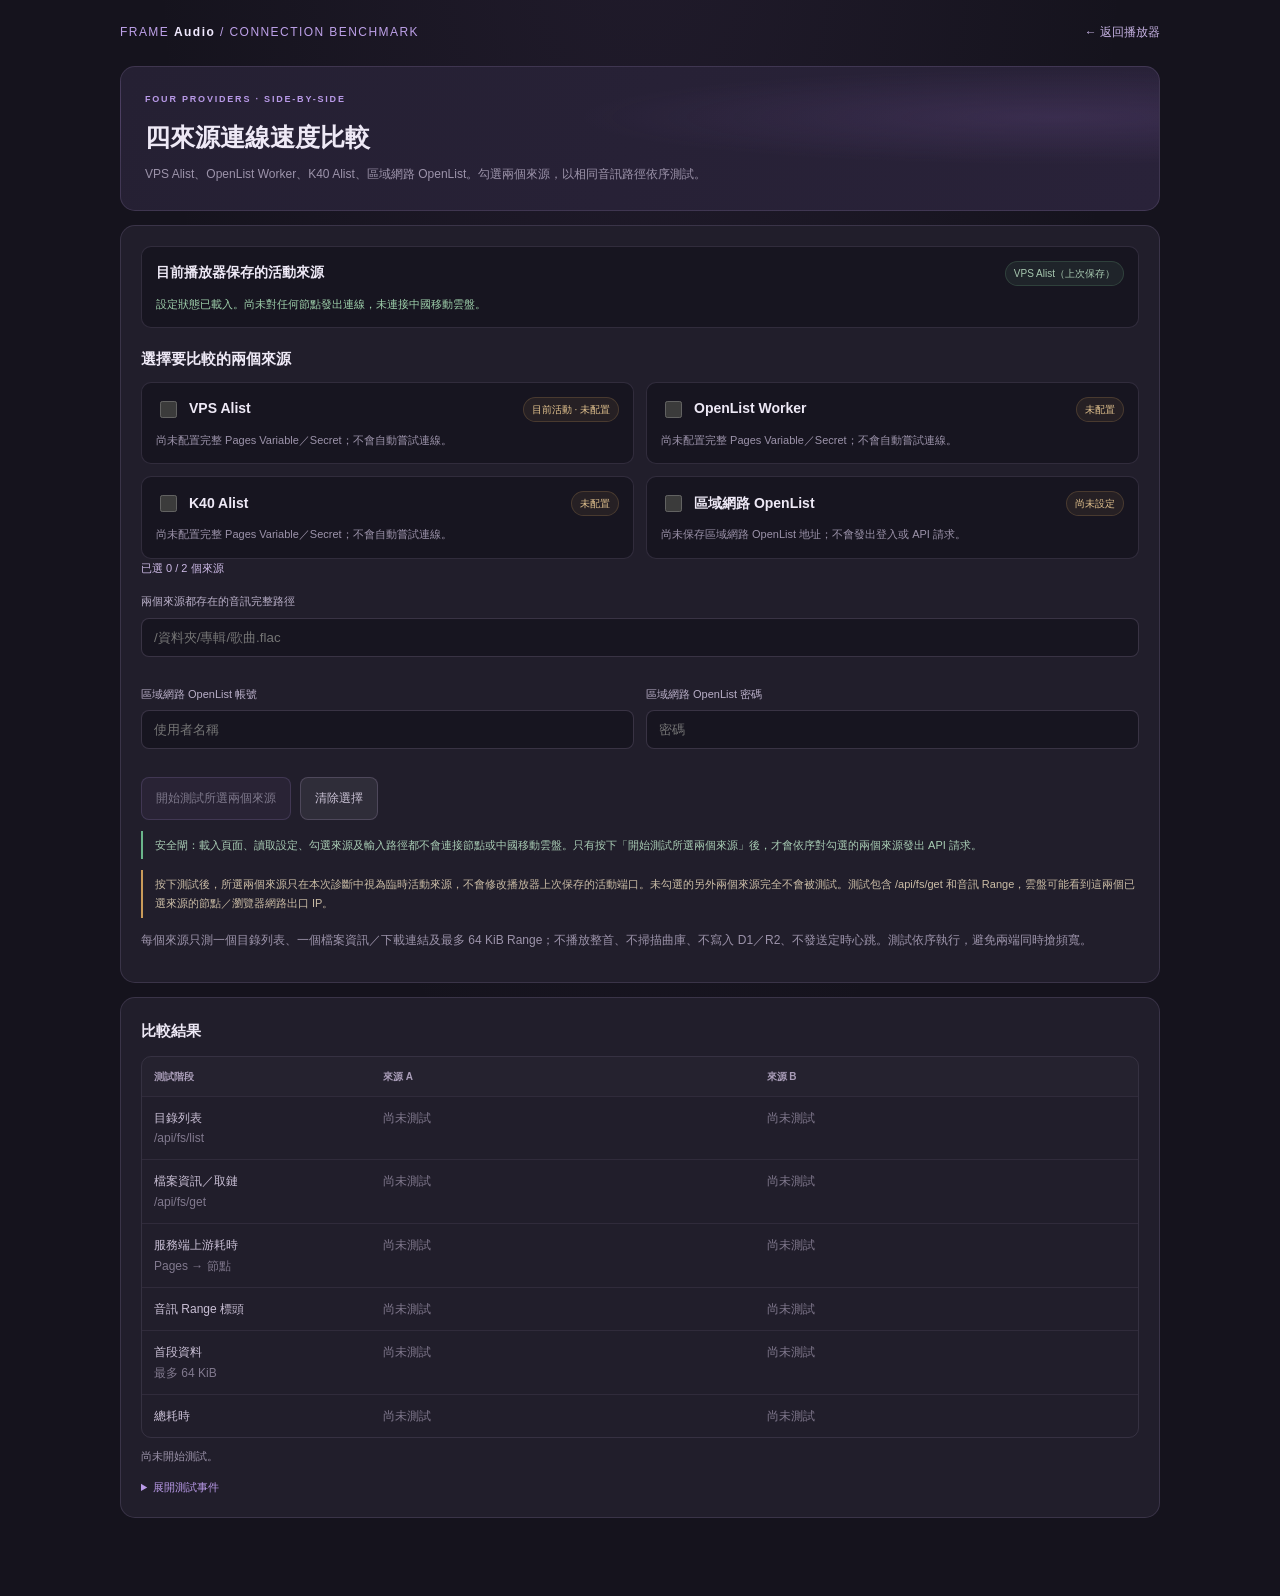
==== commit e37e0ccb: "Add explicit four-source speed comparison page" ====
--- a/pages/playback-diagnostic.html
+++ b/pages/playback-diagnostic.html
@@ -1,123 +1,365 @@
 <!doctype html>
-<html lang="zh-Hant"><head><meta charset="utf-8"><meta name="viewport" content="width=device-width,initial-scale=1"><meta name="theme-color" content="#15131d"><title>FRAME Audio｜活動來源診斷</title>
+<html lang="zh-Hant">
+<head>
+<meta charset="utf-8">
+<meta name="viewport" content="width=device-width,initial-scale=1">
+<meta name="theme-color" content="#15131d">
+<title>FRAME Audio｜四來源速度比較</title>
 <style>
 :root{color-scheme:dark;background:#15131d;color:#eee9f6;font:14px/1.7 -apple-system,BlinkMacSystemFont,"Segoe UI","Noto Sans TC",sans-serif;--line:#cbb2ee25;--muted:#9c93aa;--accent:#c5a8ef}
-*{box-sizing:border-box}body{margin:0;padding:22px 16px 64px;background:radial-gradient(ellipse at 50% -20%,#815da51d,transparent 55%),#15131d;color:#eee9f6}.wrap{max-width:900px;margin:auto}.top{display:flex;justify-content:space-between;align-items:center;gap:12px;margin-bottom:24px}.brand{letter-spacing:.12em;font-size:12px;color:#bda0e8}.brand b{color:#f1eaff}.back{color:#c7b3e4;text-decoration:none;font-size:12px}
-.hero,.card{border:1px solid var(--line);border-radius:15px;background:#211e2b;padding:20px;margin:14px 0}.hero{padding:25px 24px;background:radial-gradient(ellipse at 90% 35%,#805ba833,transparent 36%),linear-gradient(115deg,#252033,#292239)}.eyebrow{font-size:9px;letter-spacing:.2em;color:#b99ae8;font-weight:700}.hero h1{margin:8px 0 6px;font-size:25px}.sub,.note{color:var(--muted);font-size:12px}.source{border:1px solid #c7b3df25;border-radius:10px;background:#171520;padding:14px}.row{display:flex;align-items:center;justify-content:space-between;gap:12px}.tag{font-size:10px;color:#a7c8b0;background:#77bd8c17;border:1px solid #77bd8c30;border-radius:20px;padding:3px 8px}.tag.warn{color:#e1c18e;background:#d4a45914;border-color:#d4a45933}.tag.err{color:#e6a0a0;background:#d46a6a14;border-color:#d46a6a33}
-.field{display:grid;gap:7px;margin:14px 0}.field label{font-size:11px;color:#b9afc8}.field input{width:100%;border:1px solid #c7b3df30;border-radius:8px;padding:11px 12px;background:#171520;color:#f3eff9;font:13px inherit;outline:none}.field input:focus{border-color:#b99ae8aa}.actions{display:flex;gap:9px;flex-wrap:wrap;margin-top:14px}.btn{border:1px solid #b99ae866;border-radius:8px;padding:10px 14px;color:#eee5ff;background:#8c68b52c;cursor:pointer;font:inherit;font-size:12px}.btn:disabled{opacity:.45;cursor:wait}.status{margin-top:9px;color:var(--muted);font-size:11px;overflow-wrap:anywhere}.table-wrap{overflow-x:auto;border:1px solid #c7b3df20;border-radius:10px}table{width:100%;border-collapse:collapse;min-width:540px;font-size:12px}th,td{padding:11px 12px;border-bottom:1px solid #c7b3df17;text-align:left;vertical-align:top}th{font-size:10px;color:#a99db8;background:#ffffff05;font-weight:600}td:first-child{color:#c9bfd5;width:33%}tr:last-child td{border-bottom:0}.value{color:#e9e1f2;font-variant-numeric:tabular-nums}.muted{color:#81798e}.ok{color:#9fd1ac}.warn-text{color:#e0bd88}.err{color:#eea5a5}.console{white-space:pre-wrap;overflow-wrap:anywhere;background:#14121b;border-radius:9px;padding:12px;color:#b9afc8;font:11px/1.8 ui-monospace,Menlo,monospace;min-height:70px;max-height:300px;overflow:auto}details{margin-top:12px}summary{cursor:pointer;color:#b99ae8;font-size:11px}
-@media(max-width:640px){body{padding:14px 12px 40px}.hero{padding:20px}.hero h1{font-size:22px}.card{padding:15px}.top{margin-bottom:16px}}
-</style></head><body><div class="wrap">
-<div class="top"><div class="brand">FRAME <b>Audio</b> / ACTIVE SOURCE DIAGNOSTICS</div><a class="back" href="/">← 返回播放器</a></div>
-<section class="hero"><div class="eyebrow">ACTIVE PROVIDER ONLY</div><h1>活動來源連線測試</h1><div class="sub">本頁只測試上次保存的活動來源。其他三個來源不會被連線、探測或取得下載連結。</div></section>
-<section class="card">
-  <div class="source"><div class="row"><strong id="source-name">正在讀取活動來源</strong><span class="tag warn" id="source-status">等待設定</span></div><div class="status" id="source-detail">讀取來源設定狀態不會呼叫任何 Alist／OpenList 節點。</div></div>
-  <div class="field"><label for="path">音訊完整路徑</label><input id="path" autocomplete="off" spellcheck="false" placeholder="/資料夾/專輯/歌曲.flac"></div>
-  <div class="field" id="local-login-fields" hidden>
-    <label for="username">區域網路 OpenList 帳號</label><input id="username" autocomplete="username" placeholder="使用者名稱">
-    <label for="password">區域網路 OpenList 密碼</label><input id="password" type="password" autocomplete="current-password" placeholder="密碼">
-  </div>
-  <div class="actions"><button class="btn" id="run">測試目前活動來源</button></div>
-  <p class="note">只讀取活動來源的目錄、檔案資訊及最多 64 KiB 音訊 Range 資料。不播放整首音訊、不掃描曲庫、不寫入 D1／R2、不呼叫非活動來源。LAN 首次可能要求瀏覽器授權本機網路存取。</p>
-</section>
-<section class="card">
-  <h2 style="font-size:15px;margin:0 0 12px">測試結果</h2>
-  <div class="table-wrap"><table><thead><tr><th>階段</th><th>活動來源結果</th></tr></thead><tbody>
-    <tr><td>目錄列表 /api/fs/list</td><td id="list-result" class="muted">尚未測試</td></tr>
-    <tr><td>檔案資訊／取鏈 /api/fs/get</td><td id="info-result" class="muted">尚未測試</td></tr>
-    <tr><td>服務端上游耗時</td><td id="upstream-result" class="muted">尚未測試</td></tr>
-    <tr><td>音訊 Range 標頭</td><td id="range-head-result" class="muted">尚未測試</td></tr>
-    <tr><td>首段資料（最多 64 KiB）</td><td id="range-data-result" class="muted">尚未測試</td></tr>
-    <tr><td>總耗時</td><td id="total-result" class="muted">尚未測試</td></tr>
-  </tbody></table></div>
-  <div class="status" id="summary">尚未測試。</div>
-  <details><summary>展開事件日誌</summary><div class="console" id="log">等待操作……</div></details>
-</section>
-<section class="card note"><strong>安全提醒</strong><p>區域網路使用 HTTP 時，帳號密碼與 JWT 在 Wi-Fi 區段沒有傳輸加密。陌生 Wi-Fi 請先使用 Tailscale／WireGuard 隧道，或為 OpenList 配置 HTTPS。</p><p>目前音訊仍由瀏覽器直接連接活動 Alist／OpenList 回傳的 raw_url。最終雲盤下載主機會看到瀏覽器公網 IP；本頁可限制只呼叫活動節點，但不能隱藏直接下載時的用戶端 IP。</p></section>
+*{box-sizing:border-box}body{margin:0;padding:22px 16px 64px;background:radial-gradient(ellipse at 50% -20%,#815da51d,transparent 55%),#15131d;color:#eee9f6}.wrap{max-width:1040px;margin:auto}
+.top{display:flex;justify-content:space-between;align-items:center;gap:12px;margin-bottom:24px}.brand{letter-spacing:.12em;font-size:12px;color:#bda0e8}.brand b{color:#f1eaff}.back{color:#c7b3e4;text-decoration:none;font-size:12px}
+.hero,.card{border:1px solid var(--line);border-radius:15px;background:#211e2b;padding:20px;margin:14px 0}.hero{padding:25px 24px;background:radial-gradient(ellipse at 90% 35%,#805ba833,transparent 36%),linear-gradient(115deg,#252033,#292239)}
+.eyebrow{font-size:9px;letter-spacing:.2em;color:#b99ae8;font-weight:700}.hero h1{margin:8px 0 6px;font-size:25px}.sub,.note{color:var(--muted);font-size:12px}
+.grid{display:grid;grid-template-columns:repeat(2,minmax(0,1fr));gap:12px}.source{border:1px solid #c7b3df25;border-radius:10px;background:#171520;padding:14px;min-width:0}.source.selected{border-color:#bd9bea99;background:#211a2d}
+.source-head{display:flex;align-items:center;justify-content:space-between;gap:10px}.source-title{display:flex;align-items:center;gap:9px;font-weight:600}.source-title input{accent-color:#b99ae8;width:17px;height:17px}.tag{font-size:10px;color:#a7c8b0;background:#77bd8c17;border:1px solid #77bd8c30;border-radius:20px;padding:3px 8px;white-space:nowrap}.tag.warn{color:#e1c18e;background:#d4a45914;border-color:#d4a45933}.tag.err{color:#e6a0a0;background:#d46a6a14;border-color:#d46a6a33}
+.field{display:grid;gap:7px;margin:14px 0}.field label{font-size:11px;color:#b9afc8}.field input{width:100%;border:1px solid #c7b3df30;border-radius:8px;padding:11px 12px;background:#171520;color:#f3eff9;font:13px inherit;outline:none}.field input:focus{border-color:#b99ae8aa}
+.actions{display:flex;gap:9px;flex-wrap:wrap;margin-top:14px}.btn{border:1px solid #b99ae866;border-radius:8px;padding:10px 14px;color:#eee5ff;background:#8c68b52c;cursor:pointer;font:inherit;font-size:12px}.btn.secondary{border-color:#c7b3df33;background:#fff1;color:#c9c1d4}.btn:disabled{opacity:.45;cursor:wait}
+.status{margin-top:9px;color:var(--muted);font-size:11px;overflow-wrap:anywhere}.status strong{color:#ddd3ec;font-weight:500}.count{font-size:11px;color:#cbb8e4}
+.table-wrap{overflow-x:auto;border:1px solid #c7b3df20;border-radius:10px}table{width:100%;border-collapse:collapse;min-width:680px;font-size:12px}th,td{padding:11px 12px;border-bottom:1px solid #c7b3df17;text-align:left;vertical-align:top}th{font-size:10px;color:#a99db8;background:#ffffff05;font-weight:600}td:first-child{color:#c9bfd5;width:23%}tr:last-child td{border-bottom:0}.value{color:#e9e1f2;font-variant-numeric:tabular-nums}.muted{color:#81798e}.ok{color:#9fd1ac}.warn-text{color:#e0bd88}.err{color:#eea5a5}
+.console{white-space:pre-wrap;overflow-wrap:anywhere;background:#14121b;border-radius:9px;padding:12px;color:#b9afc8;font:11px/1.8 ui-monospace,Menlo,monospace;min-height:70px;max-height:300px;overflow:auto}details{margin-top:12px}summary{cursor:pointer;color:#b99ae8;font-size:11px}
+.notice{border-left:2px solid #c99b5a;padding:5px 0 5px 12px;color:#cbbda6;font-size:11px}.safe{border-left-color:#6bb58b;color:#a9cdb5}
+@media(max-width:680px){body{padding:14px 12px 40px}.grid{grid-template-columns:1fr}.hero{padding:20px}.hero h1{font-size:22px}.card{padding:15px}.top{margin-bottom:16px}}
+</style>
+</head>
+<body>
+<div class="wrap">
+  <div class="top"><div class="brand">FRAME <b>Audio</b> / CONNECTION BENCHMARK</div><a class="back" href="/">← 返回播放器</a></div>
+  <section class="hero">
+    <div class="eyebrow">FOUR PROVIDERS · SIDE-BY-SIDE</div>
+    <h1>四來源連線速度比較</h1>
+    <div class="sub">VPS Alist、OpenList Worker、K40 Alist、區域網路 OpenList。勾選兩個來源，以相同音訊路徑依序測試。</div>
+  </section>
+
+  <section class="card">
+    <div class="source">
+      <div class="source-head"><strong>目前播放器保存的活動來源</strong><span class="tag" id="active-source">讀取中</span></div>
+      <div class="status" id="load-status">正在讀取來源設定狀態。這一步不會連接任何 Alist／OpenList 節點，也不會連接中國移動雲盤。</div>
+    </div>
+    <h2 style="font-size:15px;margin:18px 0 10px">選擇要比較的兩個來源</h2>
+    <div class="grid">
+      <label class="source" id="card-vps">
+        <div class="source-head"><span class="source-title"><input type="checkbox" value="vps" class="provider-choice"><span>VPS Alist</span></span><span class="tag" id="status-vps">讀取設定中</span></div>
+        <div class="status" id="detail-vps">Cloudflare Pages Variable + Secret</div>
+      </label>
+      <label class="source" id="card-worker">
+        <div class="source-head"><span class="source-title"><input type="checkbox" value="worker" class="provider-choice"><span>OpenList Worker</span></span><span class="tag" id="status-worker">讀取設定中</span></div>
+        <div class="status" id="detail-worker">Cloudflare Pages Variable + Secret</div>
+      </label>
+      <label class="source" id="card-k40">
+        <div class="source-head"><span class="source-title"><input type="checkbox" value="k40" class="provider-choice"><span>K40 Alist</span></span><span class="tag" id="status-k40">讀取設定中</span></div>
+        <div class="status" id="detail-k40">Cloudflare Pages Variable + Secret</div>
+      </label>
+      <label class="source" id="card-local">
+        <div class="source-head"><span class="source-title"><input type="checkbox" value="local" class="provider-choice"><span>區域網路 OpenList</span></span><span class="tag" id="status-local">讀取設定中</span></div>
+        <div class="status" id="detail-local">瀏覽器直連；帳號密碼只在測試時輸入</div>
+      </label>
+    </div>
+    <div class="count" id="selection-count">已選 0 / 2 個來源</div>
+    <div class="field">
+      <label for="path">兩個來源都存在的音訊完整路徑</label>
+      <input id="path" autocomplete="off" spellcheck="false" placeholder="/資料夾/專輯/歌曲.flac">
+    </div>
+    <div class="grid" id="local-login-fields" hidden>
+      <div class="field"><label for="username">區域網路 OpenList 帳號</label><input id="username" autocomplete="username" placeholder="使用者名稱"></div>
+      <div class="field"><label for="password">區域網路 OpenList 密碼</label><input id="password" type="password" autocomplete="current-password" placeholder="密碼"></div>
+    </div>
+    <div class="actions">
+      <button class="btn" id="run-compare" disabled>開始測試所選兩個來源</button>
+      <button class="btn secondary" id="reset-selection" type="button">清除選擇</button>
+    </div>
+    <p class="notice safe">安全閘：載入頁面、讀取設定、勾選來源及輸入路徑都不會連接節點或中國移動雲盤。只有按下「開始測試所選兩個來源」後，才會依序對勾選的兩個來源發出 API 請求。</p>
+    <p class="notice">按下測試後，所選兩個來源只在本次診斷中視為臨時活動來源，不會修改播放器上次保存的活動端口。未勾選的另外兩個來源完全不會被測試。測試包含 /api/fs/get 和音訊 Range，雲盤可能看到這兩個已選來源的節點／瀏覽器網路出口 IP。</p>
+    <p class="note">每個來源只測一個目錄列表、一個檔案資訊／下載連結及最多 64 KiB Range；不播放整首、不掃描曲庫、不寫入 D1／R2、不發送定時心跳。測試依序執行，避免兩端同時搶頻寬。</p>
+  </section>
+
+  <section class="card">
+    <h2 style="font-size:15px;margin:0 0 12px">比較結果</h2>
+    <div class="table-wrap">
+      <table>
+        <thead><tr><th>測試階段</th><th id="result-heading-a">來源 A</th><th id="result-heading-b">來源 B</th></tr></thead>
+        <tbody>
+          <tr><td>目錄列表<br><span class="muted">/api/fs/list</span></td><td id="a-list" class="muted">尚未測試</td><td id="b-list" class="muted">尚未測試</td></tr>
+          <tr><td>檔案資訊／取鏈<br><span class="muted">/api/fs/get</span></td><td id="a-info" class="muted">尚未測試</td><td id="b-info" class="muted">尚未測試</td></tr>
+          <tr><td>服務端上游耗時<br><span class="muted">Pages → 節點</span></td><td id="a-upstream" class="muted">尚未測試</td><td id="b-upstream" class="muted">尚未測試</td></tr>
+          <tr><td>音訊 Range 標頭</td><td id="a-range-head" class="muted">尚未測試</td><td id="b-range-head" class="muted">尚未測試</td></tr>
+          <tr><td>首段資料<br><span class="muted">最多 64 KiB</span></td><td id="a-range-data" class="muted">尚未測試</td><td id="b-range-data" class="muted">尚未測試</td></tr>
+          <tr><td>總耗時</td><td id="a-total" class="muted">尚未測試</td><td id="b-total" class="muted">尚未測試</td></tr>
+        </tbody>
+      </table>
+    </div>
+    <div class="status" id="summary">尚未開始測試。</div>
+    <details><summary>展開測試事件</summary><div id="log" class="console">等待操作……</div></details>
+  </section>
 </div>
+
 <script type="module">
-import {configureOpenListConnection,listOpenListDirectory,getOpenListFileInfo,openListNetworkFetchOptions,loginOpenList} from "./assets/js/openlist-client.js?v=20261112-four-source-login1";
+import {
+  configureOpenListConnection,
+  listOpenListDirectory,
+  getOpenListFileInfo,
+  openListNetworkFetchOptions,
+  loginOpenList
+} from "./assets/js/openlist-client.js?v=20261112-four-source-compare1";
+
 (() => {
   "use strict";
-  const $=id=>document.getElementById(id);
-  const PROVIDER_KEY="frame-audio-active-openlist-provider";
-  const LOCAL_KEY="frame-audio-local-openlist-profile-v1";
-  const LABELS={vps:"VPS Alist",worker:"OpenList Worker",k40:"K40 Alist",local:"區域網路 OpenList"};
-  const state={provider:"vps",profile:null,local:{baseUrl:""},running:false};
-  const fmt=ms=>Number.isFinite(ms)?Math.round(ms)+" ms":"—";
-  function say(message,tone=""){const el=document.createElement("div");el.textContent=new Date().toLocaleTimeString()+"  "+message;if(tone)el.className=tone;$("log").append(el);$("log").scrollTop=$("log").scrollHeight;}
-  function cell(id,value,tone=""){const el=$(id);el.textContent=value;el.className="value "+tone;}
-  function currentPath(){const path=$("path").value.trim();if(!path.startsWith("/")||path.length>4096||path.includes("\0"))throw new Error("請輸入以 / 開頭的音訊完整路徑。");return path;}
-  function parentPath(path){const i=path.lastIndexOf("/");return i<=0?"/":path.slice(0,i);}
-  async function loadActiveProfile(){
-    state.provider=localStorage.getItem(PROVIDER_KEY)||"vps";
-    if(!Object.hasOwn(LABELS,state.provider))state.provider="vps";
-    $("source-name").textContent=LABELS[state.provider];
-    if(state.provider==="local"){
-      try{const saved=JSON.parse(localStorage.getItem(LOCAL_KEY)||"{}");state.local={baseUrl:String(saved.baseUrl||"")};}catch{state.local={baseUrl:""};}
-      $("local-login-fields").hidden=false;
-      $("source-detail").textContent=state.local.baseUrl?"活動來源地址："+state.local.baseUrl+"。只保留地址；測試時需重新登入。":"尚未保存區域網路 OpenList 地址。請返回播放器設定後保存為活動來源。";
-      $("source-status").textContent=state.local.baseUrl?"等待登入":"未設定";
-      $("source-status").className="tag warn";
-      return;
-    }
-    $("local-login-fields").hidden=true;
-    const response=await fetch("/api/settings/connections",{credentials:"same-origin"});
-    const data=await response.json().catch(()=>({}));
-    if(!response.ok||!data.ok)throw new Error(data.error||("設定狀態 HTTP "+response.status));
-    state.profile=data.profiles?.[state.provider]||{};
-    $("source-detail").textContent=state.profile.configured?"目前活動來源已配置："+(state.profile.baseUrl||"")+"。Token 保留在 Cloudflare Pages Secret。":"目前活動來源尚未配置。請檢查 Preview Variables／Secrets；其他來源不會被嘗試。";
-    $("source-status").textContent=state.profile.configured?"已設定":"未設定";
-    $("source-status").className="tag "+(state.profile.configured?"":"warn");
-  }
-  async function rangeProbe(rawUrl){
+  const $ = id => document.getElementById(id);
+  const PROVIDER_KEY = "frame-audio-active-openlist-provider";
+  const LOCAL_KEY = "frame-audio-local-openlist-profile-v1";
+  const LABELS = { vps:"VPS Alist", worker:"OpenList Worker", k40:"K40 Alist", local:"區域網路 OpenList" };
+  const state = { active:"vps", profiles:{}, local:{baseUrl:""}, loading:true, running:false };
+  const selected = () => [...document.querySelectorAll(".provider-choice:checked")].map(node=>node.value);
+  const fmt = ms => Number.isFinite(ms) ? Math.round(ms)+" ms" : "—";
+  const setCell = (id,value,tone="") => { const el=$(id); el.textContent=value; el.className="value "+tone; };
+  function say(message,tone="") {
+    const row=document.createElement("div");
+    row.textContent=new Date().toLocaleTimeString()+"  "+message;
+    if(tone)row.className=tone;
+    $("log").append(row);$("log").scrollTop=$("log").scrollHeight;
+  }
+  function setTag(id,value,tone="") { const el=$(id);el.textContent=value;el.className="tag "+tone; }
+  function readLocalProfile() {
+    try {
+      const saved=JSON.parse(localStorage.getItem(LOCAL_KEY)||"{}");
+      return {baseUrl:String(saved.baseUrl||"")};
+    } catch { return {baseUrl:""}; }
+  }
+  function refreshSelectionUI() {
+    const choices=selected();
+    $("selection-count").textContent="已選 "+choices.length+" / 2 個來源";
+    $("run-compare").disabled=state.loading||state.running||choices.length!==2||choices.some(id=>!isReady(id));
+    $("local-login-fields").hidden=!choices.includes("local");
+    for(const id of Object.keys(LABELS)) $("card-"+id).classList.toggle("selected",choices.includes(id));
+  }
+  function isReady(id) {
+    if(id==="local") return Boolean(state.local.baseUrl);
+    return Boolean(state.profiles[id]?.configured);
+  }
+  async function loadSettingsOnly() {
+    // This endpoint only reads Pages environment values and returns URL/boolean
+    // state; it does not make any request to an Alist/OpenList provider.
+    state.active=localStorage.getItem(PROVIDER_KEY)||"vps";
+    if(!Object.hasOwn(LABELS,state.active))state.active="vps";
+    state.local=readLocalProfile();
+    $("active-source").textContent=LABELS[state.active]+"（上次保存）";
+    try {
+      const response=await fetch("/api/settings/connections",{credentials:"same-origin"});
+      const data=await response.json().catch(()=>({}));
+      if(!response.ok||!data.ok) throw new Error(data.error||("設定狀態 HTTP "+response.status));
+      state.profiles=data.profiles||{};
+    } catch(error) {
+      state.profiles={};
+      $("load-status").textContent="無法讀取 Pages 來源設定狀態："+(error.message||error)+"。沒有連接任何節點。";
+      $("load-status").className="status err";
+    }
+    for(const id of ["vps","worker","k40"]) {
+      const p=state.profiles[id]||{};
+      const ready=Boolean(p.configured);
+      setTag("status-"+id,ready?"已配置":"未配置",ready?"":"warn");
+      $("detail-"+id).textContent=ready
+        ? "已配置伺服器端 API 地址："+(p.baseUrl||"")+"；Token 留在 Pages Secret。"
+        : "尚未配置完整 Pages Variable／Secret；不會自動嘗試連線。";
+      const checkbox=document.querySelector('.provider-choice[value="'+id+'"]');
+      checkbox.disabled=!ready;
+      if(state.active===id) setTag("status-"+id,ready?"目前活動 · 已配置":"目前活動 · 未配置",ready?"":"warn");
+    }
+    const lanReady=Boolean(state.local.baseUrl);
+    setTag("status-local",lanReady?(state.active==="local"?"目前活動 · 已保存地址":"已保存地址"):"尚未設定",lanReady?"":"warn");
+    $("detail-local").textContent=lanReady
+      ? "地址："+state.local.baseUrl+"。帳號密碼及 JWT 不保存，測試時才登入。"
+      : "尚未保存區域網路 OpenList 地址；不會發出登入或 API 請求。";
+    document.querySelector('.provider-choice[value="local"]').disabled=!lanReady;
+    $("load-status").textContent="設定狀態已載入。尚未對任何節點發出連線，未連接中國移動雲盤。";
+    $("load-status").className="status ok";
+    state.loading=false;
+    // Mark the previously saved active source as the default candidate only.
+    // This is a local checkbox state, not an activation or network request.
+    const activeCheckbox=document.querySelector('.provider-choice[value="'+state.active+'"]');
+    if(activeCheckbox&&!activeCheckbox.disabled) activeCheckbox.checked=true;
+    refreshSelectionUI();
+  }
+  function currentPath() {
+    const path=$("path").value.trim();
+    if(!path.startsWith("/")||path.length>4096||path.includes("\0")) throw new Error("請輸入以 / 開頭的音訊完整路徑。");
+    return path;
+  }
+  function parentPath(path) { const i=path.lastIndexOf("/");return i<=0?"/":path.slice(0,i); }
+  async function rangeProbe(rawUrl) {
     const started=performance.now(),controller=new AbortController(),timeout=setTimeout(()=>controller.abort(),25000);
     let response;
-    try{response=await fetch(rawUrl,{method:"GET",mode:"cors",credentials:"omit",redirect:"follow",headers:{Range:"bytes=0-65535"},signal:controller.signal,...openListNetworkFetchOptions(rawUrl)});}
-    catch(error){if(error.name==="AbortError")throw new Error("音訊 Range 逾時（25 秒）。");throw new Error("音訊來源不可讀，可能是 CORS／來源網路問題："+error.message);}
-    finally{clearTimeout(timeout);}
-    const headerMs=performance.now()-started,host=(()=>{try{return new URL(response.url||rawUrl).host;}catch{return "未知";}})(),range=response.headers.get("content-range")||"未暴露";
-    if(response.status!==206){await response.body?.cancel().catch(()=>{});return{status:response.status,headerMs,firstByteMs:NaN,readMs:NaN,bytes:0,host,range};}
-    let bytes=0,firstByteMs=NaN;const reader=response.body?.getReader();
-    if(reader){try{while(bytes<65536){const part=await reader.read();if(part.done)break;if(part.value?.byteLength){if(!Number.isFinite(firstByteMs))firstByteMs=performance.now()-started;bytes+=Math.min(part.value.byteLength,65536-bytes);}}}finally{await reader.cancel().catch(()=>{});reader.releaseLock();}}
-    return{status:response.status,headerMs,firstByteMs,readMs:performance.now()-started,bytes,host,range};
-  }
-  async function run(){
-    if(state.running)return;state.running=true;$("run").disabled=true;$("log").textContent="";
-    for(const id of ["list-result","info-result","upstream-result","range-head-result","range-data-result","total-result"])cell(id,"測試中…");
-    const totalStarted=performance.now();
-    try{
-      const path=currentPath(),folder=parentPath(path);
-      let token="";
-      if(state.provider==="local"){
-        if(!state.local.baseUrl)throw new Error("尚未設定區域網路 OpenList 地址。");
-        token=await loginOpenList({baseUrl:state.local.baseUrl,username:$("username").value,password:$("password").value});
-        $("password").value="";say("已登入活動區域網路 OpenList。","ok");
-      }else if(!state.profile?.configured)throw new Error("活動來源尚未配置，沒有向任何 Alist／OpenList 節點發出請求。");
-      const config={provider:state.provider,baseUrl:state.provider==="local"?state.local.baseUrl:location.origin,token};
-      configureOpenListConnection(config);
-      const listStarted=performance.now();
+    try {
+      response=await fetch(rawUrl,{
+        method:"GET",mode:"cors",credentials:"omit",redirect:"follow",
+        headers:{Range:"bytes=0-65535"},signal:controller.signal,
+        ...openListNetworkFetchOptions(rawUrl)
+      });
+    } catch(error) {
+      if(error.name==="AbortError") throw new Error("音訊 Range 請求逾時（25 秒）。");
+      throw new Error("音訊來源不可讀，可能是 CORS／網路權限問題："+error.message);
+    } finally { clearTimeout(timeout); }
+    const headerMs=performance.now()-started;
+    const finalHost=(()=>{try{return new URL(response.url||rawUrl).host;}catch{return "未知";}})();
+    const contentRange=response.headers.get("content-range")||"未暴露";
+    if(response.status!==206) {
+      try{await response.body?.cancel();}catch{}
+      return {status:response.status,headerMs,firstByteMs:NaN,readMs:NaN,bytes:0,finalHost,contentRange};
+    }
+    let bytes=0,firstByteMs=NaN;
+    const reader=response.body?.getReader();
+    if(reader) {
+      try {
+        while(bytes<65536) {
+          const part=await reader.read();
+          if(part.done)break;
+          if(part.value?.byteLength) {
+            if(!Number.isFinite(firstByteMs))firstByteMs=performance.now()-started;
+            bytes+=Math.min(part.value.byteLength,65536-bytes);
+          }
+        }
+      } finally {
+        try{await reader.cancel();}catch{}
+        try{reader.releaseLock();}catch{}
+      }
+    }
+    return {status:response.status,headerMs,firstByteMs,readMs:performance.now()-started,bytes,finalHost,contentRange};
+  }
+  function resetResults(names) {
+    $("result-heading-a").textContent=LABELS[names[0]];
+    $("result-heading-b").textContent=LABELS[names[1]];
+    for(const col of ["a","b"]) for(const row of ["list","info","upstream","range-head","range-data","total"]) setCell(col+"-"+row,"測試中…","muted");
+  }
+  async function testOne(provider,path,col) {
+    const started=performance.now(),label=LABELS[provider],folder=parentPath(path);
+    const result={provider,errors:[],listMs:NaN,infoMs:NaN,upstreamMs:NaN,totalMs:NaN};
+    let config;
+    if(provider==="local") {
+      const username=$("username").value.trim(),password=$("password").value;
+      if(!username||!password) throw new Error("區域網路 OpenList 需要輸入帳號與密碼。");
+      say(label+"：正在登入（只有本次勾選的來源會登入）");
+      const token=await loginOpenList({baseUrl:state.local.baseUrl,username,password});
+      $("password").value="";
+      config={provider:"local",baseUrl:state.local.baseUrl,token};
+    } else {
+      if(!state.profiles[provider]?.configured) throw new Error(label+" 未配置；沒有向該節點發送請求。");
+      config={provider,baseUrl:location.origin,token:""};
+    }
+    configureOpenListConnection(config);
+    say(label+"：開始測試目錄 "+folder);
+    const listStarted=performance.now();
+    try {
       const listing=await listOpenListDirectory({baseUrl:config.baseUrl,path:folder,page:1,perPage:5});
-      const listMs=performance.now()-listStarted;cell("list-result",fmt(listMs)+" · "+listing.items.length+" 項目","ok");say("目錄列表完成："+fmt(listMs),"ok");
-      let timing=null;const infoStarted=performance.now();
-      const info=await getOpenListFileInfo({baseUrl:config.baseUrl,path,timeoutMs:55000,onTiming:value=>timing=value});
-      if(!info.raw_url)throw new Error("檔案資訊沒有回傳 raw_url。");
-      const infoMs=performance.now()-infoStarted;cell("info-result",fmt(infoMs)+" · "+(Number(info.size||0)/1048576).toFixed(1)+" MiB","ok");
-      const durations=Object.fromEntries([...(timing?.serverTiming||"").matchAll(/([a-z_]+);dur=([\d.]+)/g)].map(x=>[x[1],Number(x[2])]));
-      const upstream=durations.openlist_upstream;
-      const parts=[["上游",durations.openlist_upstream],["讀設定",durations.openlist_profile],["JSON",durations.openlist_body],["重試",durations.retry_wait],["Function",durations.function_total]].filter(x=>Number.isFinite(x[1])).map(x=>x[0]+" "+fmt(x[1]));
-      cell("upstream-result",state.provider==="local"?"瀏覽器直連，不經 Pages":parts.join(" · ")||"未提供 Server-Timing",parts.length?"ok":"muted");
-      say("檔案資訊完成："+fmt(infoMs)+(Number.isFinite(upstream)?"；上游 "+fmt(upstream):""),"ok");
-      const range=await rangeProbe(info.raw_url);
-      cell("range-head-result","HTTP "+range.status+" · "+fmt(range.headerMs)+" · "+range.host,range.status===206?"ok":"warn");
-      cell("range-data-result",range.bytes?fmt(range.firstByteMs)+" 首段 · "+fmt(range.readMs)+" 讀取 "+range.bytes.toLocaleString()+" B":"未取得有效 Range 資料 · "+range.range,range.bytes?"ok":"warn");
-      say("音訊來源 Range：HTTP "+range.status+"；首段 "+fmt(range.firstByteMs)+"；讀取 "+range.bytes+" bytes",range.bytes?"ok":"warn");
-      const elapsed=performance.now()-totalStarted;cell("total-result",fmt(elapsed),"ok");
-      $("summary").textContent=LABELS[state.provider]+" 測試完成，共 "+fmt(elapsed)+"。本次只有活動來源收到請求。";
-    }catch(error){
-      $("password").value="";$("summary").textContent="測試失敗："+(error.message||error);say("測試失敗："+(error.message||error),"err");cell("total-result",fmt(performance.now()-totalStarted),"err");
-    }finally{state.running=false;$("run").disabled=false;}
-  }
-  $("run").addEventListener("click",run);
-  loadActiveProfile().catch(error=>{$("source-status").textContent="讀取失敗";$("source-status").className="tag err";$("source-detail").textContent=error.message||String(error);say("無法讀取活動來源："+(error.message||error),"err");});
+      result.listMs=performance.now()-listStarted;
+      setCell(col+"-list",fmt(result.listMs)+" · "+listing.items.length+" 項目","ok");
+      say(label+"：目錄列表 "+fmt(result.listMs),"ok");
+    } catch(error) {
+      result.errors.push("目錄列表："+error.message);
+      setCell(col+"-list","失敗："+error.message,"err");
+      say(label+"：目錄列表失敗："+error.message,"err");
+    }
+    let info=null,timing=null;
+    const infoStarted=performance.now();
+    try {
+      info=await getOpenListFileInfo({
+        baseUrl:config.baseUrl,path,timeoutMs:55000,
+        onTiming:value=>{timing=value;}
+      });
+      result.infoMs=performance.now()-infoStarted;
+      if(!info.raw_url)throw new Error("API 沒有回傳 raw_url。");
+      setCell(col+"-info",fmt(result.infoMs)+" · "+(Number(info.size||0)/1048576).toFixed(1)+" MiB","ok");
+      const values=Object.fromEntries([...(timing?.serverTiming||"").matchAll(/([a-z_]+);dur=([\d.]+)/g)].map(m=>[m[1],Number(m[2])]));
+      result.upstreamMs=values.openlist_upstream;
+      const parts=[["上游",values.openlist_upstream],["讀設定",values.openlist_profile],["JSON",values.openlist_body],["重試",values.retry_wait],["Function",values.function_total]].filter(x=>Number.isFinite(x[1])).map(x=>x[0]+" "+fmt(x[1]));
+      setCell(col+"-upstream",provider==="local"?"瀏覽器直連，不經 Pages":parts.join(" · ")||"未提供 Server-Timing",parts.length?"ok":"muted");
+      say(label+"：檔案資訊 "+fmt(result.infoMs)+(Number.isFinite(result.upstreamMs)?"；上游 "+fmt(result.upstreamMs):""),"ok");
+    } catch(error) {
+      result.errors.push("檔案資訊："+error.message);
+      setCell(col+"-info","失敗："+error.message,"err");
+      setCell(col+"-upstream","未取得","muted");
+      say(label+"：檔案資訊失敗："+error.message,"err");
+    }
+    if(info?.raw_url) {
+      try {
+        const range=await rangeProbe(info.raw_url);
+        setCell(col+"-range-head","HTTP "+range.status+" · "+fmt(range.headerMs)+" · "+range.finalHost,range.status===206?"ok":"warn");
+        setCell(col+"-range-data",range.bytes?fmt(range.firstByteMs)+" 首段 · "+fmt(range.readMs)+" 讀取 "+range.bytes.toLocaleString()+" B":"Range 未通過 · "+range.contentRange,"ok"=== "no"?"ok":range.bytes?"ok":"warn");
+        if(range.status!==206||!range.bytes)result.errors.push("音訊來源 Range 未回傳有效的 206 資料。");
+        say(label+"：音訊 HTTP "+range.status+"；首段 "+fmt(range.firstByteMs)+"；讀取 "+range.bytes+" bytes",range.bytes?"ok":"warn");
+      } catch(error) {
+        result.errors.push("Range："+error.message);
+        setCell(col+"-range-head","失敗："+error.message,"err");
+        setCell(col+"-range-data","未讀取","muted");
+        say(label+"：Range 失敗："+error.message,"err");
+      }
+    } else {
+      setCell(col+"-range-head","略過：未取得 raw_url","muted");
+      setCell(col+"-range-data","略過","muted");
+    }
+    result.totalMs=performance.now()-started;
+    setCell(col+"-total",fmt(result.totalMs)+(result.errors.length?" · "+result.errors.length+" 項問題":" · 完成"),result.errors.length?"warn-text":"ok");
+    say(label+"：測試完成，總耗時 "+fmt(result.totalMs),result.errors.length?"warn-text":"ok");
+    return result;
+  }
+  async function runComparison() {
+    if(state.running)return;
+    const choices=selected();
+    if(choices.length!==2||choices.some(id=>!isReady(id)))return;
+    let path;
+    try{path=currentPath();}catch(error){$("summary").textContent=error.message;return;}
+    if(choices.includes("local")&&(!$("username").value.trim()||!$("password").value)) {
+      $("summary").textContent="請輸入區域網路 OpenList 帳號與密碼。尚未發出登入請求。";
+      return;
+    }
+    state.running=true;
+    $("run-compare").disabled=true;
+    $("reset-selection").disabled=true;
+    document.querySelectorAll(".provider-choice").forEach(node=>node.disabled=true);
+    $("log").textContent="";
+    resetResults(choices);
+    $("summary").textContent="測試已啟動。只會連接勾選的兩個來源，依序執行；其餘來源不會收到任何 API 請求。";
+    say("使用者明確啟動比較："+choices.map(x=>LABELS[x]).join(" ↔ "));
+    try {
+      const first=await testOne(choices[0],path,"a");
+      await new Promise(resolve=>setTimeout(resolve,350));
+      const second=await testOne(choices[1],path,"b");
+      const compare=(key)=>Number.isFinite(first[key])&&Number.isFinite(second[key])
+        ? (first[key]<second[key]?LABELS[first.provider]:LABELS[second.provider])+" 快 "+fmt(Math.abs(first[key]-second[key]))
+        : "資料不足";
+      $("summary").textContent="比較完成。目錄列表："+compare("listMs")+"；檔案資訊："+compare("infoMs")+"；總耗時："+compare("totalMs")+
+        "。本次只有勾選的兩個來源被連接；播放器原本保存的活動來源沒有更改。";
+    } catch(error) {
+      $("summary").textContent="比較測試中止："+(error.message||error);
+      say("比較測試中止："+(error.message||error),"err");
+    } finally {
+      $("password").value="";
+      state.running=false;
+      $("reset-selection").disabled=false;
+      document.querySelectorAll(".provider-choice").forEach(node=>{
+        node.disabled=!isReady(node.value);
+      });
+      refreshSelectionUI();
+    }
+  }
+  document.querySelectorAll(".provider-choice").forEach(node=>node.addEventListener("change",()=>{
+    const choices=selected();
+    if(choices.length>2)node.checked=false;
+    if(choices.length>2)$("summary").textContent="一次最多比較兩個來源。";
+    refreshSelectionUI();
+  }));
+  $("reset-selection").addEventListener("click",()=>{
+    if(state.running)return;
+    document.querySelectorAll(".provider-choice").forEach(node=>{node.checked=false;});
+    refreshSelectionUI();
+    $("summary").textContent="已清除選擇。尚未連接任何節點。";
+  });
+  $("run-compare").addEventListener("click",runComparison);
+  loadSettingsOnly().catch(error=>{
+    state.loading=false;
+    $("load-status").textContent="讀取設定失敗："+(error.message||error)+"。沒有連接任何 Alist／OpenList 節點。";
+    $("load-status").className="status err";
+    refreshSelectionUI();
+  });
 })();
-</script></body></html>+</script>
+</body>
+</html>
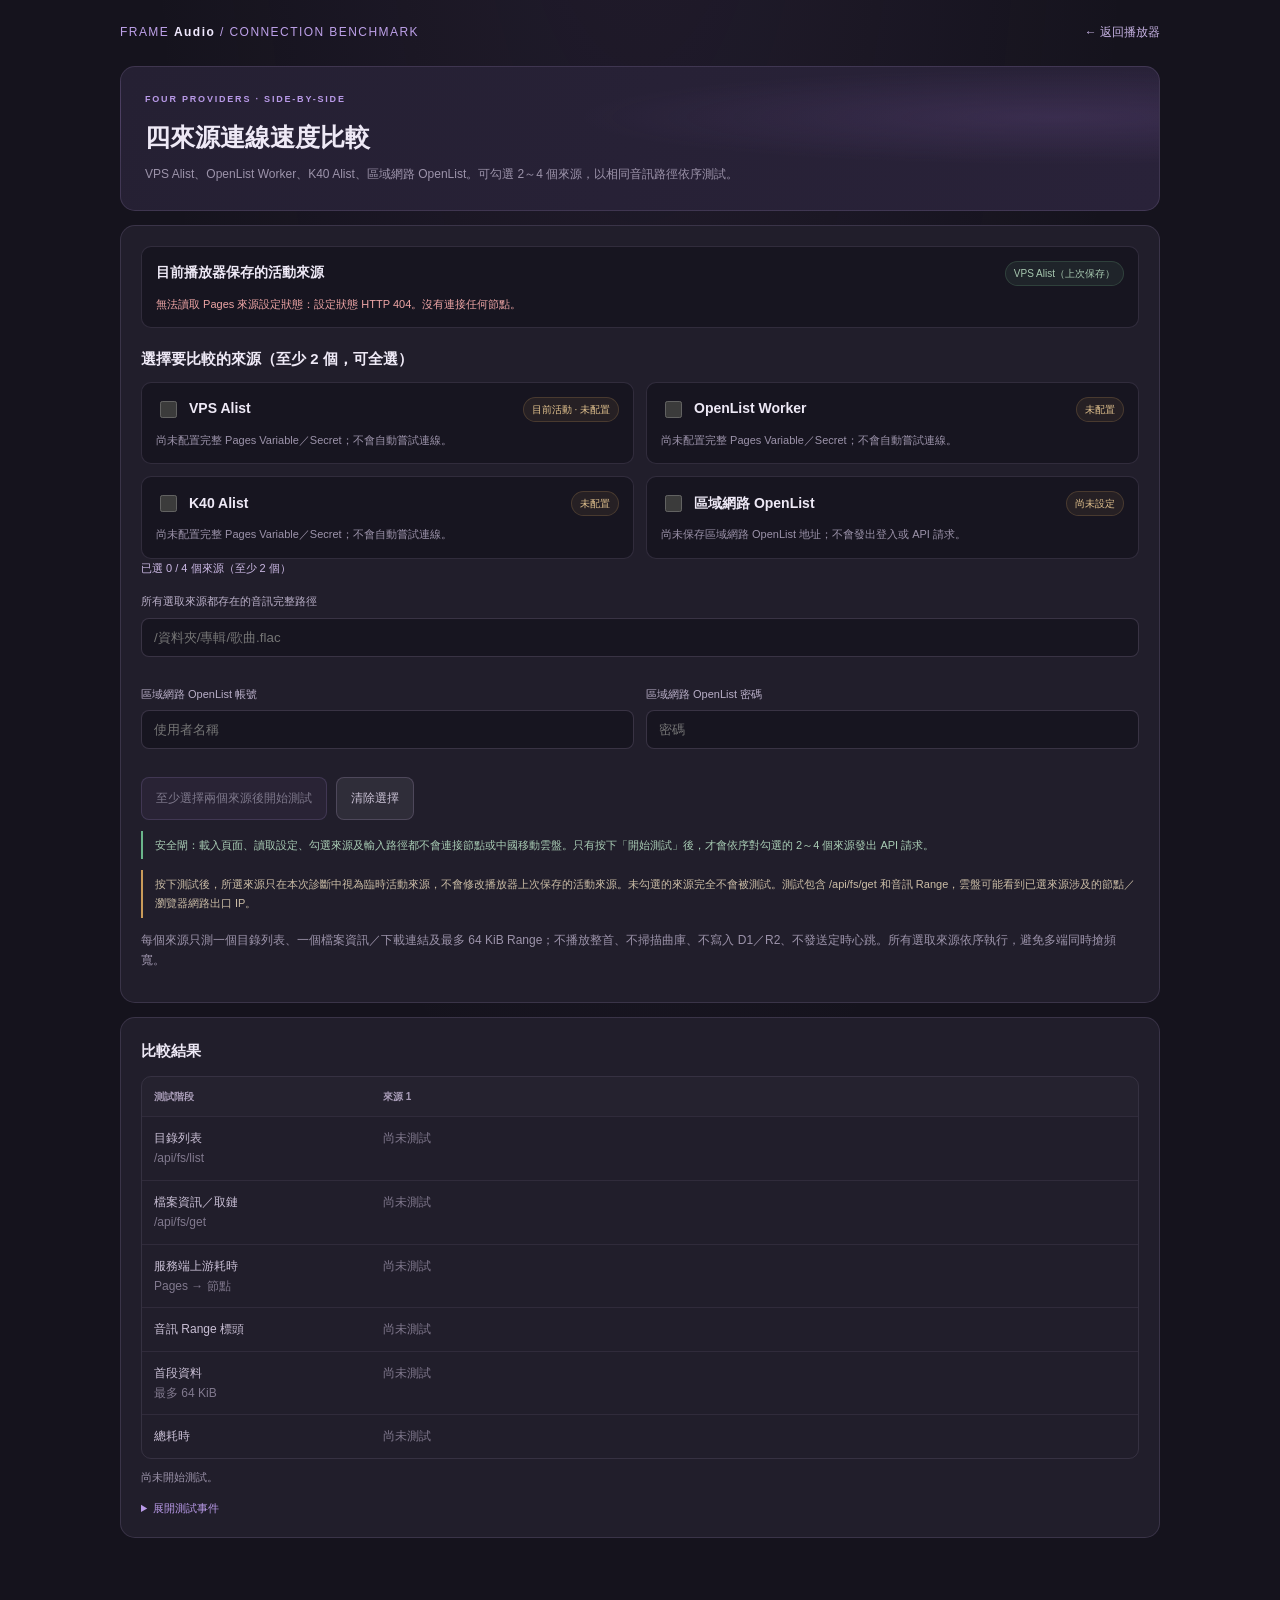
==== commit 3c60c6e7: "Allow comparing two to four audio sources" ====
--- a/pages/playback-diagnostic.html
+++ b/pages/playback-diagnostic.html
@@ -28,7 +28,7 @@
   <section class="hero">
     <div class="eyebrow">FOUR PROVIDERS · SIDE-BY-SIDE</div>
     <h1>四來源連線速度比較</h1>
-    <div class="sub">VPS Alist、OpenList Worker、K40 Alist、區域網路 OpenList。勾選兩個來源，以相同音訊路徑依序測試。</div>
+    <div class="sub">VPS Alist、OpenList Worker、K40 Alist、區域網路 OpenList。可勾選 2～4 個來源，以相同音訊路徑依序測試。</div>
   </section>
 
   <section class="card">
@@ -36,7 +36,7 @@
       <div class="source-head"><strong>目前播放器保存的活動來源</strong><span class="tag" id="active-source">讀取中</span></div>
       <div class="status" id="load-status">正在讀取來源設定狀態。這一步不會連接任何 Alist／OpenList 節點，也不會連接中國移動雲盤。</div>
     </div>
-    <h2 style="font-size:15px;margin:18px 0 10px">選擇要比較的兩個來源</h2>
+    <h2 style="font-size:15px;margin:18px 0 10px">選擇要比較的來源（至少 2 個，可全選）</h2>
     <div class="grid">
       <label class="source" id="card-vps">
         <div class="source-head"><span class="source-title"><input type="checkbox" value="vps" class="provider-choice"><span>VPS Alist</span></span><span class="tag" id="status-vps">讀取設定中</span></div>
@@ -55,9 +55,9 @@
         <div class="status" id="detail-local">瀏覽器直連；帳號密碼只在測試時輸入</div>
       </label>
     </div>
-    <div class="count" id="selection-count">已選 0 / 2 個來源</div>
+    <div class="count" id="selection-count">已選 0 / 4 個來源</div>
     <div class="field">
-      <label for="path">兩個來源都存在的音訊完整路徑</label>
+      <label for="path">所有選取來源都存在的音訊完整路徑</label>
       <input id="path" autocomplete="off" spellcheck="false" placeholder="/資料夾/專輯/歌曲.flac">
     </div>
     <div class="grid" id="local-login-fields" hidden>
@@ -65,26 +65,26 @@
       <div class="field"><label for="password">區域網路 OpenList 密碼</label><input id="password" type="password" autocomplete="current-password" placeholder="密碼"></div>
     </div>
     <div class="actions">
-      <button class="btn" id="run-compare" disabled>開始測試所選兩個來源</button>
+      <button class="btn" id="run-compare" disabled>至少選擇兩個來源後開始測試</button>
       <button class="btn secondary" id="reset-selection" type="button">清除選擇</button>
     </div>
-    <p class="notice safe">安全閘：載入頁面、讀取設定、勾選來源及輸入路徑都不會連接節點或中國移動雲盤。只有按下「開始測試所選兩個來源」後，才會依序對勾選的兩個來源發出 API 請求。</p>
-    <p class="notice">按下測試後，所選兩個來源只在本次診斷中視為臨時活動來源，不會修改播放器上次保存的活動端口。未勾選的另外兩個來源完全不會被測試。測試包含 /api/fs/get 和音訊 Range，雲盤可能看到這兩個已選來源的節點／瀏覽器網路出口 IP。</p>
-    <p class="note">每個來源只測一個目錄列表、一個檔案資訊／下載連結及最多 64 KiB Range；不播放整首、不掃描曲庫、不寫入 D1／R2、不發送定時心跳。測試依序執行，避免兩端同時搶頻寬。</p>
+    <p class="notice safe">安全閘：載入頁面、讀取設定、勾選來源及輸入路徑都不會連接節點或中國移動雲盤。只有按下「開始測試」後，才會依序對勾選的 2～4 個來源發出 API 請求。</p>
+    <p class="notice">按下測試後，所選來源只在本次診斷中視為臨時活動來源，不會修改播放器上次保存的活動來源。未勾選的來源完全不會被測試。測試包含 /api/fs/get 和音訊 Range，雲盤可能看到已選來源涉及的節點／瀏覽器網路出口 IP。</p>
+    <p class="note">每個來源只測一個目錄列表、一個檔案資訊／下載連結及最多 64 KiB Range；不播放整首、不掃描曲庫、不寫入 D1／R2、不發送定時心跳。所有選取來源依序執行，避免多端同時搶頻寬。</p>
   </section>
 
   <section class="card">
     <h2 style="font-size:15px;margin:0 0 12px">比較結果</h2>
     <div class="table-wrap">
       <table>
-        <thead><tr><th>測試階段</th><th id="result-heading-a">來源 A</th><th id="result-heading-b">來源 B</th></tr></thead>
+        <thead><tr><th>測試階段</th><th id="result-heading-a" data-result-column="a">來源 1</th><th id="result-heading-b" data-result-column="b" hidden>來源 2</th><th id="result-heading-c" data-result-column="c" hidden>來源 3</th><th id="result-heading-d" data-result-column="d" hidden>來源 4</th></tr></thead>
         <tbody>
-          <tr><td>目錄列表<br><span class="muted">/api/fs/list</span></td><td id="a-list" class="muted">尚未測試</td><td id="b-list" class="muted">尚未測試</td></tr>
-          <tr><td>檔案資訊／取鏈<br><span class="muted">/api/fs/get</span></td><td id="a-info" class="muted">尚未測試</td><td id="b-info" class="muted">尚未測試</td></tr>
-          <tr><td>服務端上游耗時<br><span class="muted">Pages → 節點</span></td><td id="a-upstream" class="muted">尚未測試</td><td id="b-upstream" class="muted">尚未測試</td></tr>
-          <tr><td>音訊 Range 標頭</td><td id="a-range-head" class="muted">尚未測試</td><td id="b-range-head" class="muted">尚未測試</td></tr>
-          <tr><td>首段資料<br><span class="muted">最多 64 KiB</span></td><td id="a-range-data" class="muted">尚未測試</td><td id="b-range-data" class="muted">尚未測試</td></tr>
-          <tr><td>總耗時</td><td id="a-total" class="muted">尚未測試</td><td id="b-total" class="muted">尚未測試</td></tr>
+          <tr><td>目錄列表<br><span class="muted">/api/fs/list</span></td><td id="a-list" data-result-column="a" class="muted">尚未測試</td><td id="b-list" data-result-column="b" class="muted" hidden>尚未測試</td><td id="c-list" data-result-column="c" class="muted" hidden>尚未測試</td><td id="d-list" data-result-column="d" class="muted" hidden>尚未測試</td></tr>
+          <tr><td>檔案資訊／取鏈<br><span class="muted">/api/fs/get</span></td><td id="a-info" data-result-column="a" class="muted">尚未測試</td><td id="b-info" data-result-column="b" class="muted" hidden>尚未測試</td><td id="c-info" data-result-column="c" class="muted" hidden>尚未測試</td><td id="d-info" data-result-column="d" class="muted" hidden>尚未測試</td></tr>
+          <tr><td>服務端上游耗時<br><span class="muted">Pages → 節點</span></td><td id="a-upstream" data-result-column="a" class="muted">尚未測試</td><td id="b-upstream" data-result-column="b" class="muted" hidden>尚未測試</td><td id="c-upstream" data-result-column="c" class="muted" hidden>尚未測試</td><td id="d-upstream" data-result-column="d" class="muted" hidden>尚未測試</td></tr>
+          <tr><td>音訊 Range 標頭</td><td id="a-range-head" data-result-column="a" class="muted">尚未測試</td><td id="b-range-head" data-result-column="b" class="muted" hidden>尚未測試</td><td id="c-range-head" data-result-column="c" class="muted" hidden>尚未測試</td><td id="d-range-head" data-result-column="d" class="muted" hidden>尚未測試</td></tr>
+          <tr><td>首段資料<br><span class="muted">最多 64 KiB</span></td><td id="a-range-data" data-result-column="a" class="muted">尚未測試</td><td id="b-range-data" data-result-column="b" class="muted" hidden>尚未測試</td><td id="c-range-data" data-result-column="c" class="muted" hidden>尚未測試</td><td id="d-range-data" data-result-column="d" class="muted" hidden>尚未測試</td></tr>
+          <tr><td>總耗時</td><td id="a-total" data-result-column="a" class="muted">尚未測試</td><td id="b-total" data-result-column="b" class="muted" hidden>尚未測試</td><td id="c-total" data-result-column="c" class="muted" hidden>尚未測試</td><td id="d-total" data-result-column="d" class="muted" hidden>尚未測試</td></tr>
         </tbody>
       </table>
     </div>
@@ -109,6 +109,8 @@
   const LOCAL_KEY = "frame-audio-local-openlist-profile-v1";
   const LABELS = { vps:"VPS Alist", worker:"OpenList Worker", k40:"K40 Alist", local:"區域網路 OpenList" };
   const state = { active:"vps", profiles:{}, local:{baseUrl:""}, loading:true, running:false };
+  const RESULT_COLUMNS = ["a","b","c","d"];
+  const RESULT_ROWS = ["list","info","upstream","range-head","range-data","total"];
   const selected = () => [...document.querySelectorAll(".provider-choice:checked")].map(node=>node.value);
   const fmt = ms => Number.isFinite(ms) ? Math.round(ms)+" ms" : "—";
   const setCell = (id,value,tone="") => { const el=$(id); el.textContent=value; el.className="value "+tone; };
@@ -127,8 +129,11 @@
   }
   function refreshSelectionUI() {
     const choices=selected();
-    $("selection-count").textContent="已選 "+choices.length+" / 2 個來源";
-    $("run-compare").disabled=state.loading||state.running||choices.length!==2||choices.some(id=>!isReady(id));
+    $("selection-count").textContent="已選 "+choices.length+" / 4 個來源（至少 2 個）";
+    $("run-compare").textContent=choices.length>=2
+      ? "開始測試所選 "+choices.length+" 個來源"
+      : "至少選擇兩個來源後開始測試";
+    $("run-compare").disabled=state.loading||state.running||choices.length<2||choices.length>4||choices.some(id=>!isReady(id));
     $("local-login-fields").hidden=!choices.includes("local");
     for(const id of Object.keys(LABELS)) $("card-"+id).classList.toggle("selected",choices.includes(id));
   }
@@ -143,11 +148,13 @@
     if(!Object.hasOwn(LABELS,state.active))state.active="vps";
     state.local=readLocalProfile();
     $("active-source").textContent=LABELS[state.active]+"（上次保存）";
+    let profilesLoaded=false;
     try {
       const response=await fetch("/api/settings/connections",{credentials:"same-origin"});
       const data=await response.json().catch(()=>({}));
       if(!response.ok||!data.ok) throw new Error(data.error||("設定狀態 HTTP "+response.status));
       state.profiles=data.profiles||{};
+      profilesLoaded=true;
     } catch(error) {
       state.profiles={};
       $("load-status").textContent="無法讀取 Pages 來源設定狀態："+(error.message||error)+"。沒有連接任何節點。";
@@ -170,8 +177,10 @@
       ? "地址："+state.local.baseUrl+"。帳號密碼及 JWT 不保存，測試時才登入。"
       : "尚未保存區域網路 OpenList 地址；不會發出登入或 API 請求。";
     document.querySelector('.provider-choice[value="local"]').disabled=!lanReady;
-    $("load-status").textContent="設定狀態已載入。尚未對任何節點發出連線，未連接中國移動雲盤。";
-    $("load-status").className="status ok";
+    if(profilesLoaded) {
+      $("load-status").textContent="設定狀態已載入。尚未對任何節點發出連線，未連接中國移動雲盤。";
+      $("load-status").className="status ok";
+    }
     state.loading=false;
     // Mark the previously saved active source as the default candidate only.
     // This is a local checkbox state, not an activation or network request.
@@ -225,26 +234,42 @@
     return {status:response.status,headerMs,firstByteMs,readMs:performance.now()-started,bytes,finalHost,contentRange};
   }
   function resetResults(names) {
-    $("result-heading-a").textContent=LABELS[names[0]];
-    $("result-heading-b").textContent=LABELS[names[1]];
-    for(const col of ["a","b"]) for(const row of ["list","info","upstream","range-head","range-data","total"]) setCell(col+"-"+row,"測試中…","muted");
+    RESULT_COLUMNS.forEach((col,index)=>{
+      const visible=index<names.length;
+      const heading=$("result-heading-"+col);
+      heading.hidden=!visible;
+      if(visible)heading.textContent=LABELS[names[index]];
+      document.querySelectorAll('[data-result-column="'+col+'"]').forEach(node=>{node.hidden=!visible;});
+      if(visible)for(const row of RESULT_ROWS)setCell(col+"-"+row,"測試中…","muted");
+    });
   }
   async function testOne(provider,path,col) {
     const started=performance.now(),label=LABELS[provider],folder=parentPath(path);
     const result={provider,errors:[],listMs:NaN,infoMs:NaN,upstreamMs:NaN,totalMs:NaN};
     let config;
-    if(provider==="local") {
-      const username=$("username").value.trim(),password=$("password").value;
-      if(!username||!password) throw new Error("區域網路 OpenList 需要輸入帳號與密碼。");
-      say(label+"：正在登入（只有本次勾選的來源會登入）");
-      const token=await loginOpenList({baseUrl:state.local.baseUrl,username,password});
-      $("password").value="";
-      config={provider:"local",baseUrl:state.local.baseUrl,token};
-    } else {
-      if(!state.profiles[provider]?.configured) throw new Error(label+" 未配置；沒有向該節點發送請求。");
-      config={provider,baseUrl:location.origin,token:""};
-    }
-    configureOpenListConnection(config);
+    try {
+      if(provider==="local") {
+        const username=$("username").value.trim(),password=$("password").value;
+        if(!username||!password) throw new Error("區域網路 OpenList 需要輸入帳號與密碼。");
+        say(label+"：正在登入（只有本次勾選的來源會登入）");
+        const token=await loginOpenList({baseUrl:state.local.baseUrl,username,password});
+        $("password").value="";
+        config={provider:"local",baseUrl:state.local.baseUrl,token};
+      } else {
+        if(!state.profiles[provider]?.configured) throw new Error(label+" 未配置；沒有向該節點發送請求。");
+        config={provider,baseUrl:location.origin,token:""};
+      }
+      configureOpenListConnection(config);
+    } catch(error) {
+      result.errors.push("登入／連線設定："+(error.message||error));
+      for(const row of ["list","info","range-head"])setCell(col+"-"+row,"失敗："+(error.message||error),"err");
+      setCell(col+"-upstream","未取得","muted");
+      setCell(col+"-range-data","未讀取","muted");
+      result.totalMs=performance.now()-started;
+      setCell(col+"-total",fmt(result.totalMs)+" · 來源未連線","warn-text");
+      say(label+"：登入／連線設定失敗："+(error.message||error),"err");
+      return result;
+    }
     say(label+"：開始測試目錄 "+folder);
     const listStarted=performance.now();
     try {
@@ -282,7 +307,7 @@
       try {
         const range=await rangeProbe(info.raw_url);
         setCell(col+"-range-head","HTTP "+range.status+" · "+fmt(range.headerMs)+" · "+range.finalHost,range.status===206?"ok":"warn");
-        setCell(col+"-range-data",range.bytes?fmt(range.firstByteMs)+" 首段 · "+fmt(range.readMs)+" 讀取 "+range.bytes.toLocaleString()+" B":"Range 未通過 · "+range.contentRange,"ok"=== "no"?"ok":range.bytes?"ok":"warn");
+        setCell(col+"-range-data",range.bytes?fmt(range.firstByteMs)+" 首段 · "+fmt(range.readMs)+" 讀取 "+range.bytes.toLocaleString()+" B":"Range 未通過 · "+range.contentRange,range.bytes?"ok":"warn");
         if(range.status!==206||!range.bytes)result.errors.push("音訊來源 Range 未回傳有效的 206 資料。");
         say(label+"：音訊 HTTP "+range.status+"；首段 "+fmt(range.firstByteMs)+"；讀取 "+range.bytes+" bytes",range.bytes?"ok":"warn");
       } catch(error) {
@@ -303,7 +328,7 @@
   async function runComparison() {
     if(state.running)return;
     const choices=selected();
-    if(choices.length!==2||choices.some(id=>!isReady(id)))return;
+    if(choices.length<2||choices.length>4||choices.some(id=>!isReady(id)))return;
     let path;
     try{path=currentPath();}catch(error){$("summary").textContent=error.message;return;}
     if(choices.includes("local")&&(!$("username").value.trim()||!$("password").value)) {
@@ -316,17 +341,24 @@
     document.querySelectorAll(".provider-choice").forEach(node=>node.disabled=true);
     $("log").textContent="";
     resetResults(choices);
-    $("summary").textContent="測試已啟動。只會連接勾選的兩個來源，依序執行；其餘來源不會收到任何 API 請求。";
+    $("summary").textContent="測試已啟動。只會連接勾選的 "+choices.length+" 個來源，依序執行；其餘來源不會收到任何 API 請求。";
     say("使用者明確啟動比較："+choices.map(x=>LABELS[x]).join(" ↔ "));
     try {
-      const first=await testOne(choices[0],path,"a");
-      await new Promise(resolve=>setTimeout(resolve,350));
-      const second=await testOne(choices[1],path,"b");
-      const compare=(key)=>Number.isFinite(first[key])&&Number.isFinite(second[key])
-        ? (first[key]<second[key]?LABELS[first.provider]:LABELS[second.provider])+" 快 "+fmt(Math.abs(first[key]-second[key]))
-        : "資料不足";
-      $("summary").textContent="比較完成。目錄列表："+compare("listMs")+"；檔案資訊："+compare("infoMs")+"；總耗時："+compare("totalMs")+
-        "。本次只有勾選的兩個來源被連接；播放器原本保存的活動來源沒有更改。";
+      const results=[];
+      for(let index=0;index<choices.length;index++) {
+        if(index)await new Promise(resolve=>setTimeout(resolve,350));
+        results.push(await testOne(choices[index],path,RESULT_COLUMNS[index]));
+      }
+      const compare=(key)=>{
+        const ranked=results.filter(item=>Number.isFinite(item[key])).sort((a,b)=>a[key]-b[key]);
+        if(!ranked.length)return "資料不足";
+        if(ranked.length===1)return "僅 "+LABELS[ranked[0].provider]+" 有有效資料（"+fmt(ranked[0][key])+"）";
+        return "最快 "+LABELS[ranked[0].provider]+" "+fmt(ranked[0][key])+
+          "；最慢 "+LABELS[ranked[ranked.length-1].provider]+" "+fmt(ranked[ranked.length-1][key]);
+      };
+      $("summary").textContent=choices.length+" 個來源比較完成。目錄列表："+compare("listMs")+
+        "；檔案資訊："+compare("infoMs")+"；總耗時："+compare("totalMs")+
+        "。本次只有勾選的來源被連接；播放器原本保存的活動來源沒有更改。";
     } catch(error) {
       $("summary").textContent="比較測試中止："+(error.message||error);
       say("比較測試中止："+(error.message||error),"err");
@@ -342,8 +374,8 @@
   }
   document.querySelectorAll(".provider-choice").forEach(node=>node.addEventListener("change",()=>{
     const choices=selected();
-    if(choices.length>2)node.checked=false;
-    if(choices.length>2)$("summary").textContent="一次最多比較兩個來源。";
+    if(choices.length>4)node.checked=false;
+    if(choices.length>4)$("summary").textContent="最多可同時選擇四個來源。";
     refreshSelectionUI();
   }));
   $("reset-selection").addEventListener("click",()=>{
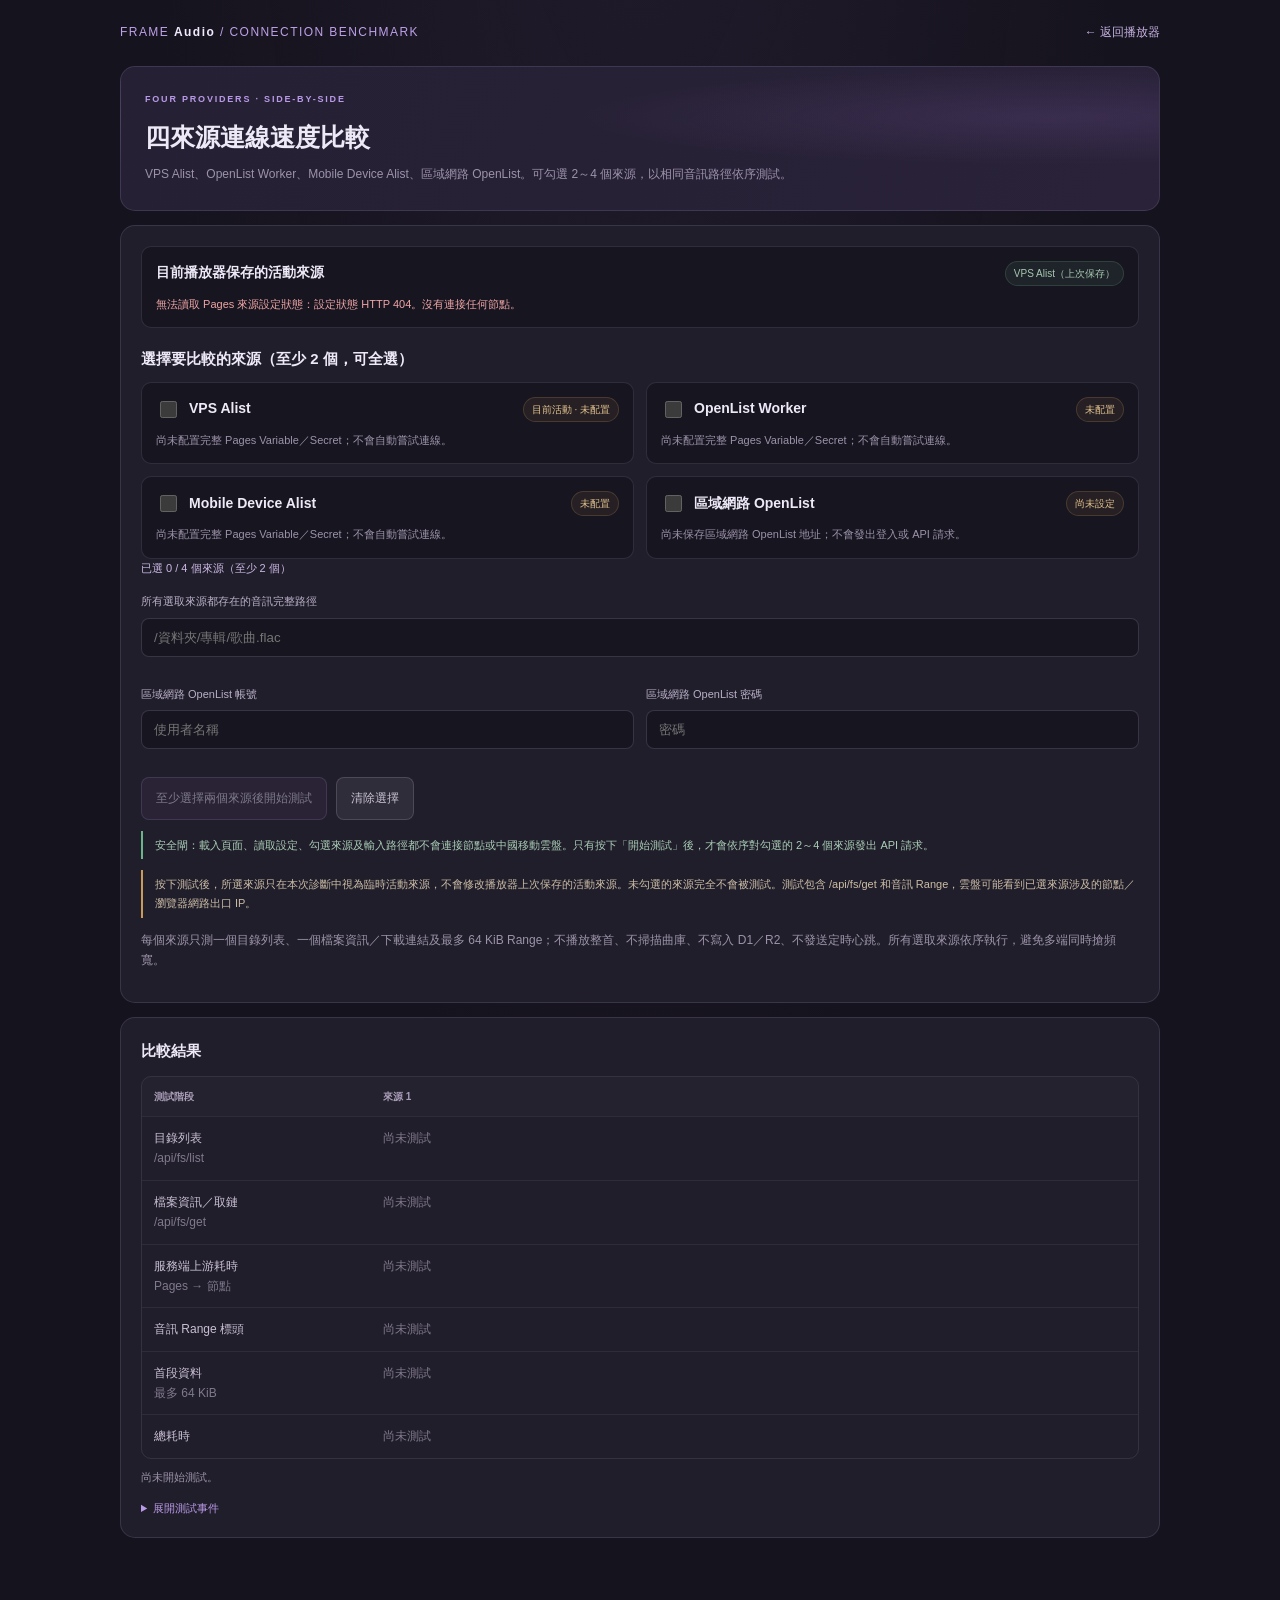
==== commit 964eebcb: "Rename K40 provider to Mobile Device" ====
--- a/pages/playback-diagnostic.html
+++ b/pages/playback-diagnostic.html
@@ -28,7 +28,7 @@
   <section class="hero">
     <div class="eyebrow">FOUR PROVIDERS · SIDE-BY-SIDE</div>
     <h1>四來源連線速度比較</h1>
-    <div class="sub">VPS Alist、OpenList Worker、K40 Alist、區域網路 OpenList。可勾選 2～4 個來源，以相同音訊路徑依序測試。</div>
+    <div class="sub">VPS Alist、OpenList Worker、Mobile Device Alist、區域網路 OpenList。可勾選 2～4 個來源，以相同音訊路徑依序測試。</div>
   </section>
 
   <section class="card">
@@ -46,9 +46,9 @@
         <div class="source-head"><span class="source-title"><input type="checkbox" value="worker" class="provider-choice"><span>OpenList Worker</span></span><span class="tag" id="status-worker">讀取設定中</span></div>
         <div class="status" id="detail-worker">Cloudflare Pages Variable + Secret</div>
       </label>
-      <label class="source" id="card-k40">
-        <div class="source-head"><span class="source-title"><input type="checkbox" value="k40" class="provider-choice"><span>K40 Alist</span></span><span class="tag" id="status-k40">讀取設定中</span></div>
-        <div class="status" id="detail-k40">Cloudflare Pages Variable + Secret</div>
+      <label class="source" id="card-mobile-device">
+        <div class="source-head"><span class="source-title"><input type="checkbox" value="mobile-device" class="provider-choice"><span>Mobile Device Alist</span></span><span class="tag" id="status-mobile-device">讀取設定中</span></div>
+        <div class="status" id="detail-mobile-device">Cloudflare Pages Variable + Secret</div>
       </label>
       <label class="source" id="card-local">
         <div class="source-head"><span class="source-title"><input type="checkbox" value="local" class="provider-choice"><span>區域網路 OpenList</span></span><span class="tag" id="status-local">讀取設定中</span></div>
@@ -100,14 +100,14 @@
   getOpenListFileInfo,
   openListNetworkFetchOptions,
   loginOpenList
-} from "./assets/js/openlist-client.js?v=20261112-four-source-compare1";
+} from "./assets/js/openlist-client.js?v=20261113-mobile-device-source1";
 
 (() => {
   "use strict";
   const $ = id => document.getElementById(id);
   const PROVIDER_KEY = "frame-audio-active-openlist-provider";
   const LOCAL_KEY = "frame-audio-local-openlist-profile-v1";
-  const LABELS = { vps:"VPS Alist", worker:"OpenList Worker", k40:"K40 Alist", local:"區域網路 OpenList" };
+  const LABELS = { vps:"VPS Alist", worker:"OpenList Worker", "mobile-device":"Mobile Device Alist", local:"區域網路 OpenList" };
   const state = { active:"vps", profiles:{}, local:{baseUrl:""}, loading:true, running:false };
   const RESULT_COLUMNS = ["a","b","c","d"];
   const RESULT_ROWS = ["list","info","upstream","range-head","range-data","total"];
@@ -160,7 +160,7 @@
       $("load-status").textContent="無法讀取 Pages 來源設定狀態："+(error.message||error)+"。沒有連接任何節點。";
       $("load-status").className="status err";
     }
-    for(const id of ["vps","worker","k40"]) {
+    for(const id of ["vps","worker","mobile-device"]) {
       const p=state.profiles[id]||{};
       const ready=Boolean(p.configured);
       setTag("status-"+id,ready?"已配置":"未配置",ready?"":"warn");
